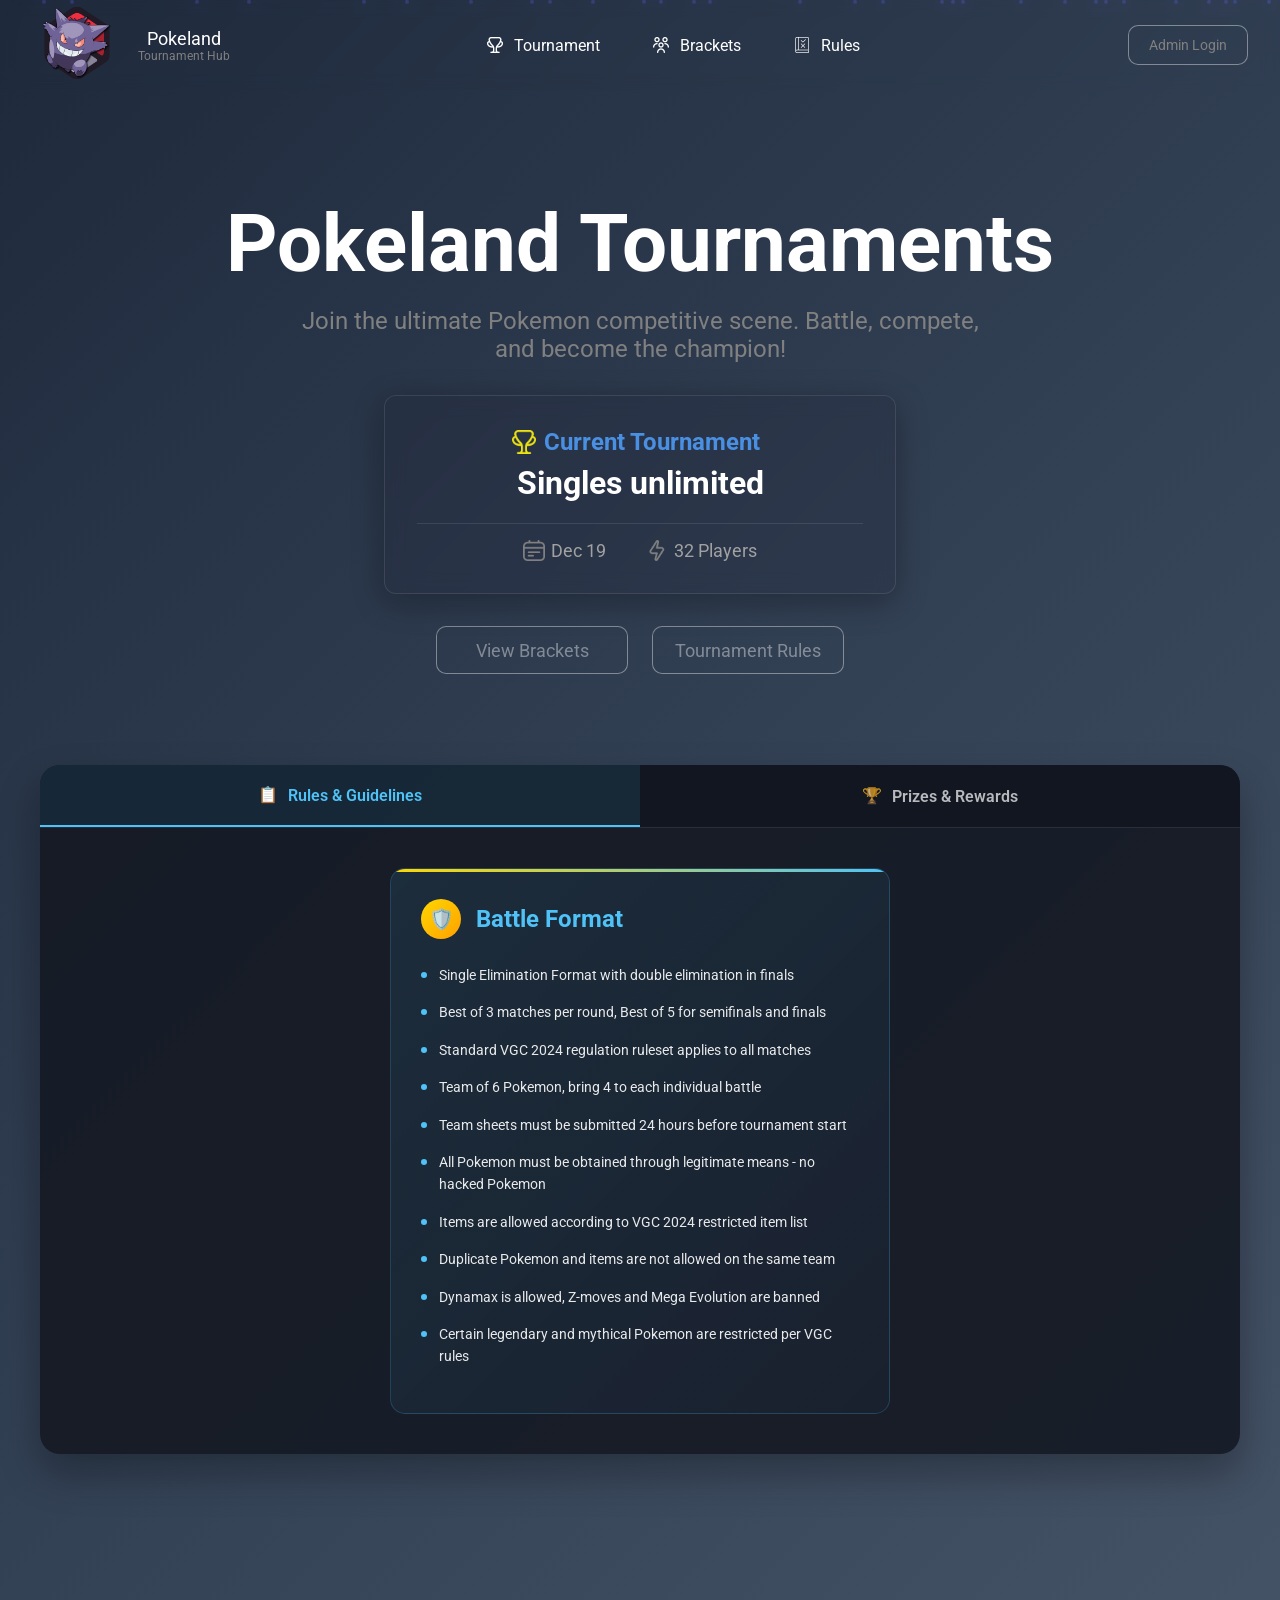
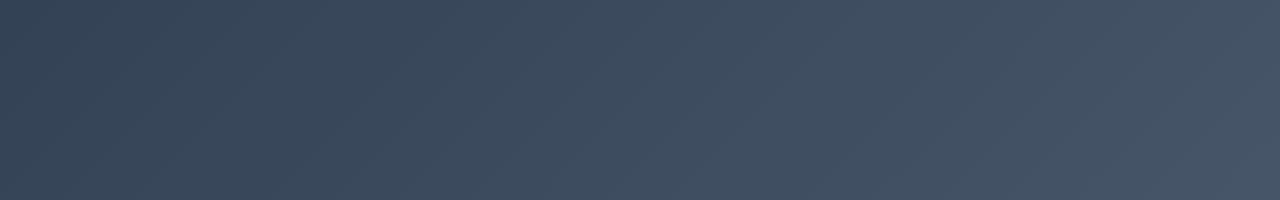
==== Design/index.html @ 86bc81f8 "Project" ====
<!DOCTYPE html>
<html lang="en">
<head>
    <meta charset="UTF-8">
    <meta name="viewport" content="width=device-width, initial-scale=1.0">
    <title>Pokeland Tourneys</title>
    <link rel="stylesheet" href="index/assets/main.css?v=242">
    <link rel="stylesheet" href="index/assets/nav.css?v=2">
    <link rel="stylesheet" href="index/assets/style.css?v=24">

    <link rel="preconnect" href="https://fonts.googleapis.com">
    <link rel="preconnect" href="https://fonts.gstatic.com" crossorigin>
    <link href="https://fonts.googleapis.com/css2?family=Roboto:ital,wght@0,100..900;1,100..900&display=swap" rel="stylesheet">

</head>
<body>
    <div class="particles" id="particles"></div>
    <header>
        <div class="header">
            <div class="title">
                <a href=""><img src="index/icons/Logo.png" alt="logo" class="logo"></a>
                <div class="group">
                    <a href="#" class="title-pokeland title">Pokeland</a>
                    <a href="#" class="title-pokeland hub">Tournament Hub</a>
                </div>
            </div>
            <div class="nav">
                <a href="#info" class="tournament">Tournament</a>
                <a href="#" class="brackets">Brackets</a>
                <a href="#rules" class="rules">Rules</a>
            </div>
            <button class="button" onclick="window.location.href='dashboard.html'">Admin Login</button>        </div>
    </header>
    <main>
        <section id="info" class="sec-info">
            <div class="container">
                <p class="mainTitle"><strong>Pokeland Tournaments</strong></p>
                <p class="slug">Join the ultimate Pokemon competitive scene. Battle, compete,<br> and become the champion!</p>
                <div class="card">
                    <div class="currentTournament">
                        <img src="index/icons/TrophyYellow.png" alt="" class="trophyYellow">
                        <p class="current">Current Tournament</p>
                    </div>
                    <p class="currentTitle">Singles unlimited</p>
                    <div class="dateContainer">
                        <p class="date"><img src="index/icons/Date.png" alt="" class="img">Dec 19</p>
                        <p class="players"><img src="index/icons/Bolt.png" alt="" class="img">32 Players</p>
                    </div>
                </div>
                <div class="buttonContainer">
                    <button class="viewBrackets">View Brackets</button>
                    <button class="viewRules">Tournament Rules</button>
                </div>
            </div>
        </section>
        <section id="rules" class="sec-rules">
            <div class="tournament-container">
                <div class="tournament-tabs">
                    <button class="tournament-tab active" onclick="showTournamentTab('tournament-rules')">
                        <span class="tournament-tab-icon">📋</span>
                        Rules & Guidelines
                    </button>
                    <button class="tournament-tab" onclick="showTournamentTab('tournament-prizes')">
                        <span class="tournament-tab-icon">🏆</span>
                        Prizes & Rewards
                    </button>
                </div>
                
                <div class="tournament-content">
                    <div id="tournament-rules" class="tournament-tab-content active">
                        <div class="tournament-rules-grid">
                            <div class="tournament-rule-card">
                                <div class="tournament-rule-header">
                                    <div class="tournament-rule-icon">🛡️</div>
                                    <h3 class="tournament-rule-title">Battle Format</h3>
                                </div>
                                <div class="tournament-rule-item">
                                    <div class="tournament-rule-bullet"></div>
                                    <span>Single Elimination Format with double elimination in finals</span>
                                </div>
                                <div class="tournament-rule-item">
                                    <div class="tournament-rule-bullet"></div>
                                    <span>Best of 3 matches per round, Best of 5 for semifinals and finals</span>
                                </div>
                                <div class="tournament-rule-item">
                                    <div class="tournament-rule-bullet"></div>
                                    <span>Standard VGC 2024 regulation ruleset applies to all matches</span>
                                </div>
                                <div class="tournament-rule-item">
                                    <div class="tournament-rule-bullet"></div>
                                    <span>Team of 6 Pokemon, bring 4 to each individual battle</span>
                                </div>
                                <div class="tournament-rule-item">
                                    <div class="tournament-rule-bullet"></div>
                                    <span>Team sheets must be submitted 24 hours before tournament start</span>
                                </div>
                                <div class="tournament-rule-item">
                                    <div class="tournament-rule-bullet"></div>
                                    <span>All Pokemon must be obtained through legitimate means - no hacked Pokemon</span>
                                </div>
                                <div class="tournament-rule-item">
                                    <div class="tournament-rule-bullet"></div>
                                    <span>Items are allowed according to VGC 2024 restricted item list</span>
                                </div>
                                <div class="tournament-rule-item">
                                    <div class="tournament-rule-bullet"></div>
                                    <span>Duplicate Pokemon and items are not allowed on the same team</span>
                                </div>
                                <div class="tournament-rule-item">
                                    <div class="tournament-rule-bullet"></div>
                                    <span>Dynamax is allowed, Z-moves and Mega Evolution are banned</span>
                                </div>
                                <div class="tournament-rule-item">
                                    <div class="tournament-rule-bullet"></div>
                                    <span>Certain legendary and mythical Pokemon are restricted per VGC rules</span>
                                </div>
                            </div>
                        </div>
                    </div>
                    
                    <div id="tournament-prizes" class="tournament-tab-content">
                        <div class="tournament-prizes-grid">
                            <div class="tournament-prize-card first">
                                <div class="tournament-prize-icon">👑</div>
                                <h3 class="tournament-prize-place">1st Place</h3>
                                <div class="tournament-prize-package">Prize Package</div>
                                <div class="tournament-prize-description">€500 + Champion Trophy + Exclusive Merchandise</div>
                            </div>
                            
                            <div class="tournament-prize-card second">
                                <div class="tournament-prize-icon">🥈</div>
                                <h3 class="tournament-prize-place">2nd Place</h3>
                                <div class="tournament-prize-package">Prize Package</div>
                                <div class="tournament-prize-description">€300 + Runner-up Trophy + Merchandise</div>
                            </div>
                            
                            <div class="tournament-prize-card third">
                                <div class="tournament-prize-icon">🥉</div>
                                <h3 class="tournament-prize-place">3rd Place</h3>
                                <div class="tournament-prize-package">Prize Package</div>
                                <div class="tournament-prize-description">€150 + Bronze Trophy + Merchandise</div>
                            </div>
                        </div>
                        
                        <div class="tournament-total-prize">
                            <h3>Total Prize Pool</h3>
                            <div class="tournament-total-amount">€1,100</div>
                            <div class="tournament-total-subtitle">Plus exclusive merchandise and trophies for all winners</div>
                        </div>
                    </div>
                </div>
            </div>
        </section>
    </main>
    <footer>

    </footer>
    <script>
            function createParticles() {
            const particlesContainer = document.getElementById('particles');
            
            for (let i = 0; i < 30; i++) {
                const particle = document.createElement('div');
                particle.classList.add('particle');
                particle.style.left = Math.random() * 100 + '%';
                particle.style.animationDelay = Math.random() * 6 + 's';
                particle.style.animationDuration = (Math.random() * 4 + 4) + 's';
                particlesContainer.appendChild(particle);
            }
        }
        document.querySelectorAll('a[href^="#"]').forEach(anchor => {
            anchor.addEventListener('click', function (e) {
                e.preventDefault();
                const target = document.querySelector(this.getAttribute('href'));
                if (target) {
                    target.scrollIntoView({
                        behavior: 'smooth',
                        block: 'start'
                    });
                }
            });
        });
        createParticles();
        function showTournamentTab(tabName) {
    // Hide all tab contents
    const tabContents = document.querySelectorAll('.tournament-tab-content');
    tabContents.forEach(content => {
        content.classList.remove('active');
    });
    
    // Remove active class from all tabs
    const tabs = document.querySelectorAll('.tournament-tab');
    tabs.forEach(tab => {
        tab.classList.remove('active');
    });
    
    // Show selected tab content
    document.getElementById(tabName).classList.add('active');
    
    // Add active class to clicked tab
    event.target.classList.add('active');
}
    </script>
</body>
</html>
---- Design/index/assets/main.css ----
.container{
    height: 75vh;
    display: flex;
    flex-direction: column;
    align-items: center;
    justify-content: center;
    color: white;
}
.mainTitle{
    font-size: 5rem;
    padding: 1rem;
}
.slug{
    text-align: center;
    font-size: 1.5rem;
    color: gray;
}
.card{
    width: 40%;
    height: auto;
    background-color: rgba(30, 30, 50, 0.209);
    backdrop-filter: blur(10px);
    -webkit-backdrop-filter: blur(10px);
    border: 1px solid rgba(255, 255, 255, 0.1);
    border-radius: 12px;
    padding: 2rem;
    display: flex;
    flex-direction: column;
    align-items: center;
    justify-content: center;
    box-shadow: 0 8px 32px rgba(0, 0, 0, 0.3);
    margin: 2rem 0;
    z-index: 1;
}


.currentTitle{
    font-size: 32px;
    font-weight: bold;
    color: white;
    text-align: center;
    margin-bottom: 1.3rem;
}

.dateContainer{
    display: flex;
    flex-direction: row;
    gap: 2rem;
    padding: 1rem 0 0 0;
    color: rgb(161, 161, 161);
    /* This makes the cool line */
    border-top: 1px solid rgba(255, 255, 255, 0.1); 
    width: 100%;
    justify-content: center;
}

.dateContainer p {
    display: flex;
    align-items: center;
    gap: 6px;
    font-size: 18px;
}
.buttonContainer{
    display: flex;
    gap: 1.5rem;
    height: 3rem;

}
.viewBrackets, .viewRules {
    width: 12rem;
    height: 100%;
    border-radius: 12px;
    border: none;
    background-color: transparent;
    color: rgba(255, 255, 255, 0.4);
    font-size: 18px;
    border: 0;
    border-radius: 10px;
    box-shadow: inset 0 0 0 1px rgba(255, 255, 255, 0.4);
    transition: all 0.3s cubic-bezier(0.4, 0, 0.2, 1);
    position: relative;
    cursor: pointer;
    overflow: hidden;
}

.viewBrackets:hover, .viewRules:hover {
    box-shadow: inset 0 0 0 1px rgba(255, 255, 255, 1);
    color: white;
    transform: translateY(-1px);
    background-color: rgba(255, 255, 255, 0.1);
}

.viewBrackets::before, .viewRules::before {
    content: '';
    position: absolute;
    top: 0;
    left: -100%;
    width: 100%;
    height: 100%;
    background: linear-gradient(90deg, transparent, rgba(255, 255, 255, 0.2), transparent);
    transition: left 0.3s ease;
    z-index: 1;
}

.viewBrackets:hover::before, .viewRules:hover::before {
    left: 100%;
}
---- Design/index/assets/nav.css ----
.header{
    height: 100%;
    display: flex;
    justify-content: space-between;
    align-items: center;
    padding: 2rem;
}
.title,.nav{
    display: flex;
    gap: 1rem;
}
.group{
    display: flex;
    flex-direction: column;
    align-items: center;
    justify-content: center;
}
.title{
    font-size: 18px;
}
.title:hover .title-pokeland.hub {
    color: white;
}
.hub{
    color: gray;
    font-size: 12px;
    transition: 0.5s ease-in-out;
}
.hub:hover{
    color: white;
}
.rules {
    background-image: url('../icons/Rule.png');
}
.brackets{
    background-image: url('../icons/Brackets.png');
}
.tournament{
    background-image: url('../icons/Trophy.png');
}
.rules, .brackets, .tournament {
    position: relative;
    padding: 0.8rem 1.5rem;
    border-radius: 8px;
    transition: all 0.3s cubic-bezier(0.4, 0, 0.2, 1);
    overflow: hidden;
    filter: brightness(0) invert(1);
    padding-left: 2.5em; 
    background-repeat: no-repeat;
    background-position: 0.8em center; 
    background-size: 1em;
}
.rules::before, .brackets::before, .tournament::before {
    content: '';
    position: absolute;
    top: 0;
    left: -100%;
    width: 100%;
    height: 100%;
    background: linear-gradient(90deg, transparent, rgba(255, 255, 255, 0.2), transparent);
    transition: left 0.3s ease;
    z-index: 1;
}
.rules:hover::before, .brackets:hover::before, .tournament:hover::before {
    left: 100%;
    cursor: pointer;
}
.rules::after, .brackets::after, .tournament::after {
    content: '';
    position: absolute;
    bottom: 0;
    left: 50%;
    width: 0;
    height: 2px;
    background-color: white;
    transition: all 0.3s ease;
    transform: translateX(-50%);
}
.rules:hover::after, .brackets:hover::after, .tournament:hover::after {
    width: 100%;
}
.rules:hover, .brackets:hover, .tournament:hover {
    transform: translateY(-1px);
    background-color: rgba(255, 255, 255, 0.1);
    box-shadow: 0 8px 25px rgba(0, 0, 0, 0.3);
}

.button {
    font-size: 14px;
    min-width: 120px;
    position: relative;
    cursor: pointer;
    padding: 12px 17px;
    border: 0;
    border-radius: 10px;
    box-shadow: inset 0 0 0 1px rgba(255, 255, 255, 0.4);
    background: none;
    color: gray;
    transition: all 0.3s cubic-bezier(0.4, 0, 0.2, 1);
    overflow: hidden;
    display: flex;
    align-items: center;
    justify-content: center;
}
.button::before {
    content: '';
    position: absolute;
    top: 0;
    left: -100%;
    width: 100%;
    height: 100%;
    background: linear-gradient(90deg, transparent, rgba(255, 255, 255, 0.2), transparent);
    transition: left 0.3s ease;
    z-index: 1;
}

.button:hover::before {
    left: 100%;
}
.button:hover {
    transform: translateY(-1px);
    background-color: rgba(255, 255, 255, 0.1);
    box-shadow: 
        inset 0 0 0 1px rgba(255, 255, 255, 0.8),
        0 8px 25px rgba(0, 0, 0, 0.3);
    color: white; 
    cursor: pointer;
}
---- Design/index/assets/style.css ----
* {
    padding: 0;
    margin: 0;
    box-sizing: border-box;
    font-family: "Roboto", sans-serif;
}

header {
    height: 10vh;
    background-color: rgba(23, 23, 46, 0);
    backdrop-filter: blur(8px);
    -webkit-backdrop-filter: blur(8px);
    position: sticky;
    top: 0;
}

a {
    text-decoration: none;
    color: white;
}

img {
    height: 5em;
    padding: 0.5em;
}

body {
    background: linear-gradient(135deg, #1e293b 0%, #334155 50%, #475569 100%);
    min-height: 200vh;
    position: relative;
    height: 200vh;
    z-index: -2;
}

.img {
    height: 1.2em;
    width: 1.2em;
    padding: 0;
    object-fit: contain;
}

.trophyYellow {
    height: 1.5em;
    width: 1.5em;
    padding: 0;
    object-fit: contain;
}

.currentTournament {
    display: flex;
    align-items: center;
    justify-content: center;
    gap: 0.5rem;
    margin-bottom: 0.5rem;
    margin-right: 0.5rem;
}

.current {
    font-size: 24px;
    color: rgb(74, 144, 226);
    font-weight: bold;
}

.players img {
    margin-left: 0.5rem;
}

main {
    height: 150vh;
}

footer {
    height: 10vh;
}

.particles {
    position: fixed;
    top: 0;
    left: 0;
    width: 100%;
    height: 100%;
    pointer-events: none;
}

.particle {
    position: absolute;
    width: 4px;
    height: 4px;
    background: rgba(99,102,241, 0.6);
    border-radius: 50%;
    animation: floatUp 6s infinite linear;
    z-index: -1;
}

@keyframes floatUp {
    0% {
        transform: translateY(calc(100vh + 20px));
        opacity: 0;
    }
    10% {
        opacity: 1;
    }
    90% {
        opacity: 1;
    }
    100% {
        transform: translateY(-20px);
        opacity: 0;
    }
}




.tournament-container {
    max-width: 1200px;
    margin: 0 auto;
    background: rgba(20, 25, 35, 0.9);
    border-radius: 20px;
    overflow: hidden;
    box-shadow: 0 20px 40px rgba(0, 0, 0, 0.3);
}

.tournament-tabs {
    display: flex;
    background: rgba(15, 20, 30, 0.8);
    border-bottom: 1px solid rgba(255, 255, 255, 0.1);
}

.tournament-tab {
    flex: 1;
    padding: 20px;
    text-align: center;
    background: transparent;
    border: none;
    color: rgba(255, 255, 255, 0.7);
    font-size: 16px;
    font-weight: 600;
    cursor: pointer;
    transition: all 0.3s ease;
    display: flex;
    align-items: center;
    justify-content: center;
    gap: 10px;
}

.tournament-tab:hover {
    background: rgba(255, 255, 255, 0.05);
    color: white;
}

.tournament-tab.active {
    color: #4FC3F7;
    background: rgba(79, 195, 247, 0.1);
    border-bottom: 2px solid #4FC3F7;
}

.tournament-tab-icon {
    width: 20px;
    height: 20px;
    display: inline-block;
}

.tournament-content {
    padding: 40px;
}

.tournament-tab-content {
    display: none;
    animation: tournamentFadeIn 0.3s ease-in-out;
}

.tournament-tab-content.active {
    display: block;
}

@keyframes tournamentFadeIn {
    from { opacity: 0; transform: translateY(10px); }
    to { opacity: 1; transform: translateY(0); }
}

/* Tournament Rules Section */
.tournament-rules-grid {
    display: grid;
    grid-template-columns: 1fr;
    gap: 30px;
    max-width: 500px;
    margin: 0 auto;
}

.tournament-rule-card {
    background: linear-gradient(135deg, rgba(79, 195, 247, 0.1) 0%, rgba(30, 40, 60, 0.3) 100%);
    border-radius: 15px;
    padding: 30px;
    border: 1px solid rgba(79, 195, 247, 0.2);
    position: relative;
    overflow: hidden;
}

.tournament-rule-card::before {
    content: '';
    position: absolute;
    top: 0;
    left: 0;
    right: 0;
    height: 3px;
    background: linear-gradient(90deg, #FFD700, #4FC3F7);
}

.tournament-rule-header {
    display: flex;
    align-items: center;
    gap: 15px;
    margin-bottom: 25px;
}

.tournament-rule-icon {
    width: 40px;
    height: 40px;
    background: linear-gradient(135deg, #FFD700, #FFA000);
    border-radius: 50%;
    display: flex;
    align-items: center;
    justify-content: center;
    font-size: 20px;
}

.tournament-rule-title {
    font-size: 24px;
    font-weight: 700;
    color: #4FC3F7;
}

.tournament-rule-item {
    display: flex;
    align-items: flex-start;
    gap: 12px;
    margin-bottom: 15px;
    font-size: 14px;
    line-height: 1.6;
    color: rgba(255, 255, 255, 0.9);
}

.tournament-rule-bullet {
    width: 6px;
    height: 6px;
    background: #4FC3F7;
    border-radius: 50%;
    margin-top: 8px;
    flex-shrink: 0;
}

/* Tournament Prizes Section */
.tournament-prizes-grid {
    display: grid;
    grid-template-columns: repeat(3, 1fr);
    gap: 25px;
    margin-bottom: 40px;
}

.tournament-prize-card {
    background: linear-gradient(135deg, rgba(30, 40, 60, 0.4) 0%, rgba(15, 20, 30, 0.6) 100%);
    border-radius: 20px;
    padding: 35px 25px;
    text-align: center;
    border: 2px solid transparent;
    transition: all 0.3s ease;
    position: relative;
    overflow: hidden;
}

.tournament-prize-card::before {
    content: '';
    position: absolute;
    top: 0;
    left: 0;
    right: 0;
    bottom: 0;
    background: linear-gradient(135deg, transparent, rgba(255, 255, 255, 0.05));
    opacity: 0;
    transition: opacity 0.3s ease;
}

.tournament-prize-card:hover::before {
    opacity: 1;
}

.tournament-prize-card.first {
    border-color: #FFD700;
    background: linear-gradient(135deg, rgba(255, 215, 0, 0.1) 0%, rgba(30, 40, 60, 0.4) 100%);
}

.tournament-prize-card.second {
    border-color: #C0C0C0;
    background: linear-gradient(135deg, rgba(192, 192, 192, 0.1) 0%, rgba(30, 40, 60, 0.4) 100%);
}

.tournament-prize-card.third {
    border-color: #CD7F32;
    background: linear-gradient(135deg, rgba(205, 127, 50, 0.1) 0%, rgba(30, 40, 60, 0.4) 100%);
}

.tournament-prize-card:hover {
    transform: translateY(-5px);
    box-shadow: 0 15px 30px rgba(0, 0, 0, 0.2);
}

.tournament-prize-icon {
    width: 60px;
    height: 60px;
    margin: 0 auto 20px;
    display: flex;
    align-items: center;
    justify-content: center;
    border-radius: 50%;
    font-size: 30px;
}

.first .tournament-prize-icon {
    background: linear-gradient(135deg, #FFD700, #FFA000);
}

.second .tournament-prize-icon {
    background: linear-gradient(135deg, #C0C0C0, #909090);
}

.third .tournament-prize-icon {
    background: linear-gradient(135deg, #CD7F32, #A0522D);
}

.tournament-prize-place {
    font-size: 24px;
    font-weight: 700;
    margin-bottom: 15px;
    color: #4FC3F7;
}

.tournament-prize-package {
    background: #FFD700;
    color: #000;
    padding: 8px 16px;
    border-radius: 20px;
    font-size: 12px;
    font-weight: 600;
    margin-bottom: 15px;
    display: inline-block;
}

.tournament-prize-description {
    font-size: 16px;
    font-weight: 600;
    color: white;
    line-height: 1.4;
}

.tournament-total-prize {
    background: linear-gradient(135deg, rgba(79, 195, 247, 0.2) 0%, rgba(30, 40, 60, 0.4) 100%);
    border-radius: 20px;
    padding: 40px;
    text-align: center;
    border: 2px solid #4FC3F7;
    margin-top: 30px;
}

.tournament-total-prize h3 {
    font-size: 24px;
    color: #4FC3F7;
    margin-bottom: 15px;
    font-weight: 700;
}

.tournament-total-amount {
    font-size: 48px;
    font-weight: 800;
    background: linear-gradient(135deg, #FFD700, #4FC3F7);
    -webkit-background-clip: text;
    -webkit-text-fill-color: transparent;
    background-clip: text;
    margin-bottom: 10px;
}

.tournament-total-subtitle {
    color: rgba(255, 255, 255, 0.7);
    font-size: 16px;
}
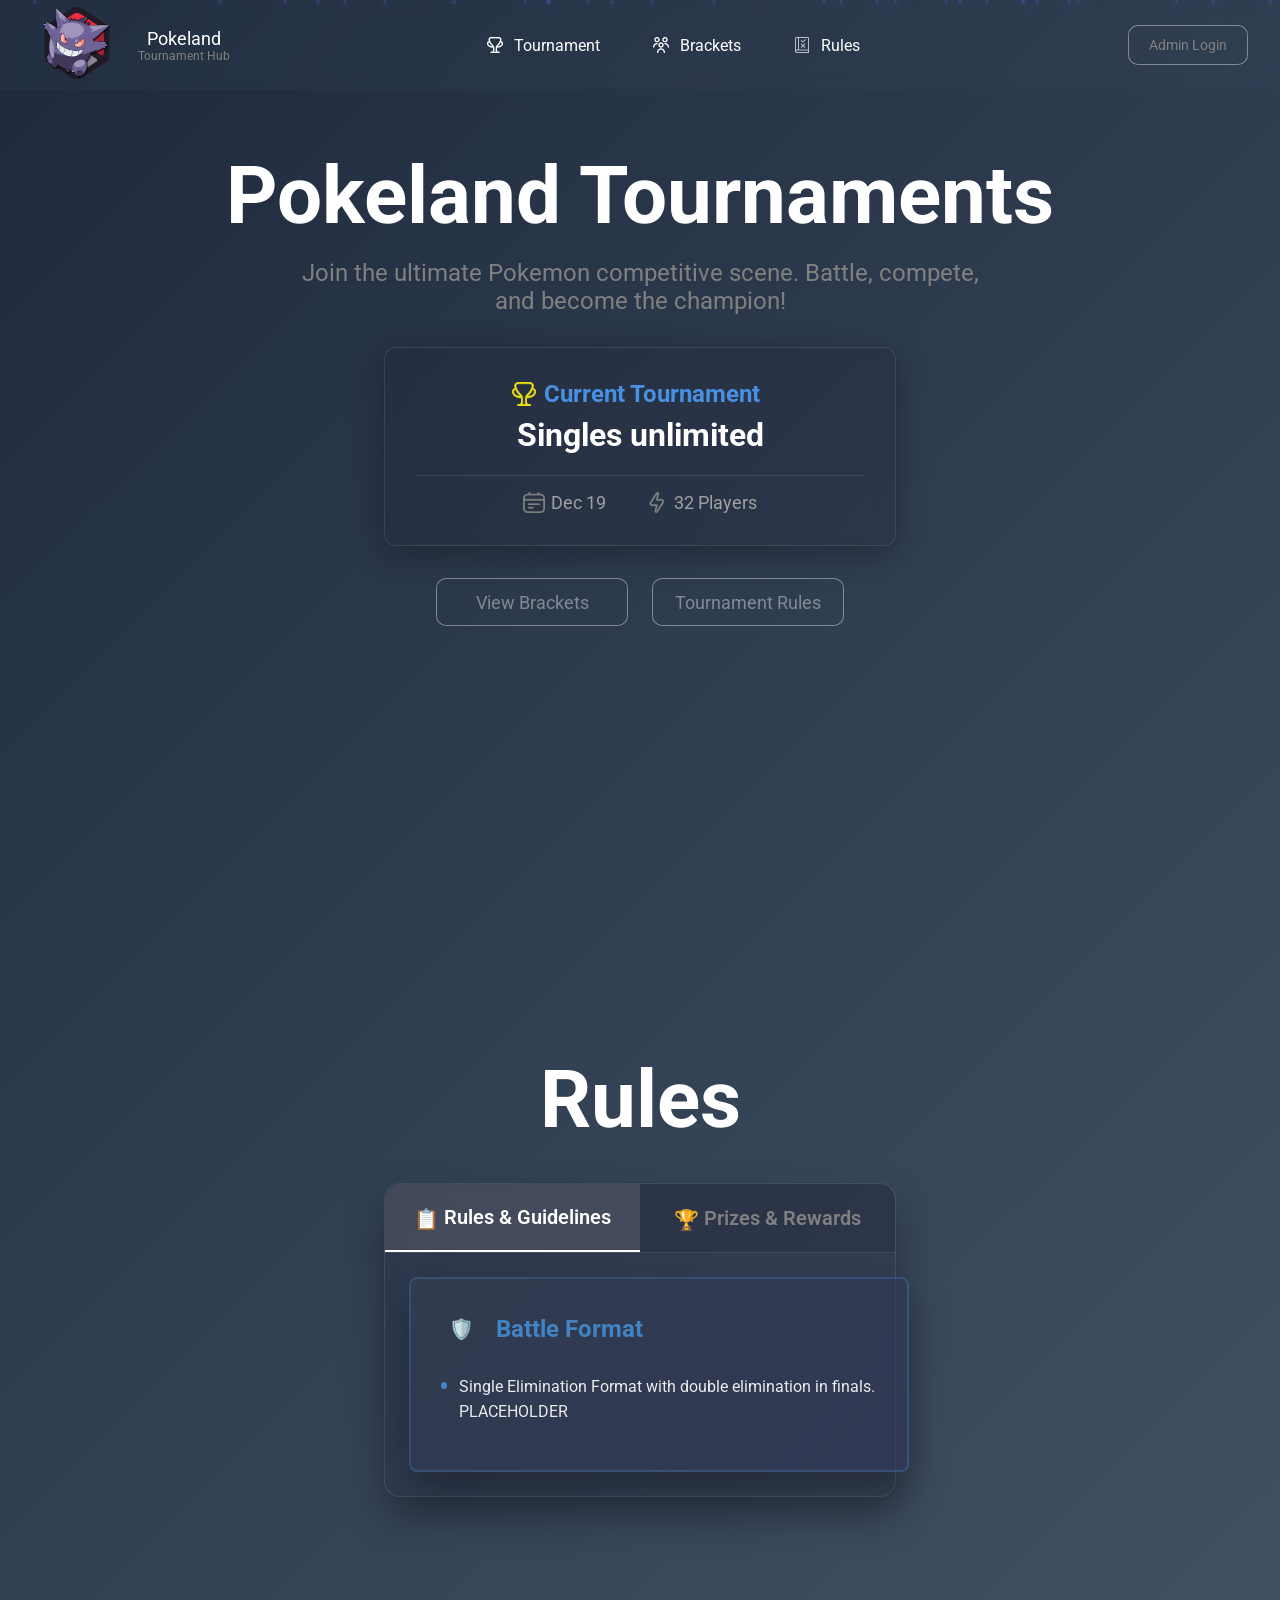
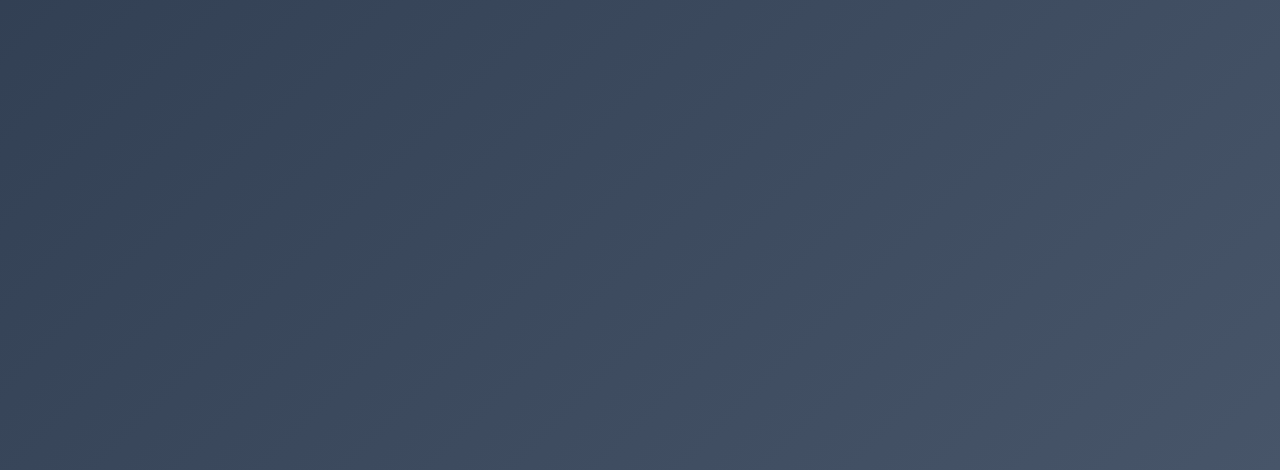
==== commit 7a889b6b: "Changed second section" ====
--- a/Design/index.html
+++ b/Design/index.html
@@ -53,14 +53,19 @@
                 </div>
             </div>
         </section>
-        <section id="rules" class="sec-rules">
+        <section id="rules" class="sec-rules" style="display: flex; align-items: center; justify-content: center; flex-direction: column;">
+            <p class="mainTitle" style="color: white; margin-bottom: 20px;"><strong>Rules</strong></p>
             <div class="tournament-container">
                 <div class="tournament-tabs">
-                    <button class="tournament-tab active" onclick="showTournamentTab('tournament-rules')">
-                        <span class="tournament-tab-icon">📋</span>
+                    <!-- replace with eventlistener -->
+                    <button class="tournament-tab active left-tab" onclick="showTournamentTab('tournament-rules')">
+                        <!-- add icon here-->
+                        <span class="tournament-tab-icon ">📋</span>
                         Rules & Guidelines
                     </button>
-                    <button class="tournament-tab" onclick="showTournamentTab('tournament-prizes')">
+                    <!-- replace with eventlistener -->
+                    <button class="tournament-tab right-tab" onclick="showTournamentTab('tournament-prizes')">
+                        <!-- add icon here-->
                         <span class="tournament-tab-icon">🏆</span>
                         Prizes & Rewards
                     </button>
@@ -71,48 +76,14 @@
                         <div class="tournament-rules-grid">
                             <div class="tournament-rule-card">
                                 <div class="tournament-rule-header">
+                                    <!-- add icon here -->
                                     <div class="tournament-rule-icon">🛡️</div>
                                     <h3 class="tournament-rule-title">Battle Format</h3>
                                 </div>
                                 <div class="tournament-rule-item">
+                                    <!-- Get rules from DB -->
                                     <div class="tournament-rule-bullet"></div>
-                                    <span>Single Elimination Format with double elimination in finals</span>
-                                </div>
-                                <div class="tournament-rule-item">
-                                    <div class="tournament-rule-bullet"></div>
-                                    <span>Best of 3 matches per round, Best of 5 for semifinals and finals</span>
-                                </div>
-                                <div class="tournament-rule-item">
-                                    <div class="tournament-rule-bullet"></div>
-                                    <span>Standard VGC 2024 regulation ruleset applies to all matches</span>
-                                </div>
-                                <div class="tournament-rule-item">
-                                    <div class="tournament-rule-bullet"></div>
-                                    <span>Team of 6 Pokemon, bring 4 to each individual battle</span>
-                                </div>
-                                <div class="tournament-rule-item">
-                                    <div class="tournament-rule-bullet"></div>
-                                    <span>Team sheets must be submitted 24 hours before tournament start</span>
-                                </div>
-                                <div class="tournament-rule-item">
-                                    <div class="tournament-rule-bullet"></div>
-                                    <span>All Pokemon must be obtained through legitimate means - no hacked Pokemon</span>
-                                </div>
-                                <div class="tournament-rule-item">
-                                    <div class="tournament-rule-bullet"></div>
-                                    <span>Items are allowed according to VGC 2024 restricted item list</span>
-                                </div>
-                                <div class="tournament-rule-item">
-                                    <div class="tournament-rule-bullet"></div>
-                                    <span>Duplicate Pokemon and items are not allowed on the same team</span>
-                                </div>
-                                <div class="tournament-rule-item">
-                                    <div class="tournament-rule-bullet"></div>
-                                    <span>Dynamax is allowed, Z-moves and Mega Evolution are banned</span>
-                                </div>
-                                <div class="tournament-rule-item">
-                                    <div class="tournament-rule-bullet"></div>
-                                    <span>Certain legendary and mythical Pokemon are restricted per VGC rules</span>
+                                    <span>Single Elimination Format with double elimination in finals. PLACEHOLDER</span>
                                 </div>
                             </div>
                         </div>
@@ -121,31 +92,34 @@
                     <div id="tournament-prizes" class="tournament-tab-content">
                         <div class="tournament-prizes-grid">
                             <div class="tournament-prize-card first">
+                                <!-- add icons here -->
                                 <div class="tournament-prize-icon">👑</div>
                                 <h3 class="tournament-prize-place">1st Place</h3>
-                                <div class="tournament-prize-package">Prize Package</div>
-                                <div class="tournament-prize-description">€500 + Champion Trophy + Exclusive Merchandise</div>
+                                <div class="tournament-prize-package">Prize:</div>
+                                <div class="tournament-prize-description"> 5 event keys + shiny swapper</div>
                             </div>
                             
                             <div class="tournament-prize-card second">
+                                <!-- add icons here -->
                                 <div class="tournament-prize-icon">🥈</div>
                                 <h3 class="tournament-prize-place">2nd Place</h3>
-                                <div class="tournament-prize-package">Prize Package</div>
-                                <div class="tournament-prize-description">€300 + Runner-up Trophy + Merchandise</div>
+                                <div class="tournament-prize-package">Prize:</div>
+                                <div class="tournament-prize-description">3 event keys</div>
                             </div>
                             
                             <div class="tournament-prize-card third">
+                                <!-- add icons here -->
                                 <div class="tournament-prize-icon">🥉</div>
                                 <h3 class="tournament-prize-place">3rd Place</h3>
-                                <div class="tournament-prize-package">Prize Package</div>
-                                <div class="tournament-prize-description">€150 + Bronze Trophy + Merchandise</div>
+                                <div class="tournament-prize-package">Prize:</div>
+                                <div class="tournament-prize-description">2 event keys</div>
                             </div>
                         </div>
                         
                         <div class="tournament-total-prize">
-                            <h3>Total Prize Pool</h3>
-                            <div class="tournament-total-amount">€1,100</div>
-                            <div class="tournament-total-subtitle">Plus exclusive merchandise and trophies for all winners</div>
+                            <h3>Reward for participants</h3>
+                            <div class="tournament-total-amount">1 event key</div>
+                            <div class="tournament-total-subtitle"></div>
                         </div>
                     </div>
                 </div>
--- a/Design/index/assets/nav.css
+++ b/Design/index/assets/nav.css
@@ -4,6 +4,8 @@
     justify-content: space-between;
     align-items: center;
     padding: 2rem;
+    background-color: rgba(59, 73, 93, 0.2);
+    z-index: 10000;
 }
 .title,.nav{
     display: flex;
--- a/Design/index/assets/style.css
+++ b/Design/index/assets/style.css
@@ -12,6 +12,7 @@
     -webkit-backdrop-filter: blur(8px);
     position: sticky;
     top: 0;
+    z-index: 10000;
 }
 
 a {
@@ -26,9 +27,9 @@
 
 body {
     background: linear-gradient(135deg, #1e293b 0%, #334155 50%, #475569 100%);
-    min-height: 200vh;
+    min-height: 230vh;
     position: relative;
-    height: 200vh;
+    height: 230vh;
     z-index: -2;
 }
 
@@ -108,33 +109,46 @@
         opacity: 0;
     }
 }
-
-
-
-
+.sec-info {
+    margin-top: -3rem;
+    margin-bottom: 8rem;
+}
+
+.sec-rules {
+    margin-top: 20rem;
+    margin-bottom: 8rem;
+}
+section {
+    scroll-margin-top: 10vh; 
+}
+/* FIX  THE HEIGHT */
 .tournament-container {
-    max-width: 1200px;
+    width: 40%;
     margin: 0 auto;
-    background: rgba(20, 25, 35, 0.9);
     border-radius: 20px;
-    overflow: hidden;
     box-shadow: 0 20px 40px rgba(0, 0, 0, 0.3);
+    background-color: rgba(30, 30, 50, 0.209);
+    backdrop-filter: blur(10px);
+    -webkit-backdrop-filter: blur(10px);
+    border: 1px solid rgba(255, 255, 255, 0.1);
+    border-radius: 16px;
 }
 
 .tournament-tabs {
     display: flex;
-    background: rgba(15, 20, 30, 0.8);
+    background-color: rgba(30, 30, 50, 0.209);
     border-bottom: 1px solid rgba(255, 255, 255, 0.1);
+    border-radius: 16px 16px 0px 0px;
 }
 
 .tournament-tab {
     flex: 1;
-    padding: 20px;
+    padding: 1.3rem;
     text-align: center;
     background: transparent;
     border: none;
-    color: rgba(255, 255, 255, 0.7);
-    font-size: 16px;
+    color: gray;
+    font-size: 20px;
     font-weight: 600;
     cursor: pointer;
     transition: all 0.3s ease;
@@ -143,18 +157,25 @@
     justify-content: center;
     gap: 10px;
 }
-
+.left-tab{
+    border-radius: 16px 0px 0px 0px;
+
+}
+.right-tab{
+    border-radius: 0px 16px 0px 0px;
+
+}
 .tournament-tab:hover {
     background: rgba(255, 255, 255, 0.05);
     color: white;
 }
 
 .tournament-tab.active {
-    color: #4FC3F7;
-    background: rgba(79, 195, 247, 0.1);
-    border-bottom: 2px solid #4FC3F7;
-}
-
+    color: white;
+    background: rgba(208, 207, 216, 0.15);
+    border-bottom: 2px solid white;
+}
+/* replace this with img */
 .tournament-tab-icon {
     width: 20px;
     height: 20px;
@@ -162,7 +183,7 @@
 }
 
 .tournament-content {
-    padding: 40px;
+    padding: 1.5rem;
 }
 
 .tournament-tab-content {
@@ -183,29 +204,21 @@
 .tournament-rules-grid {
     display: grid;
     grid-template-columns: 1fr;
-    gap: 30px;
-    max-width: 500px;
+    min-width: 500px;
     margin: 0 auto;
 }
 
 .tournament-rule-card {
-    background: linear-gradient(135deg, rgba(79, 195, 247, 0.1) 0%, rgba(30, 40, 60, 0.3) 100%);
-    border-radius: 15px;
+    background: linear-gradient(135deg, rgba(53, 64, 84, 0.3) 0%, rgba(45, 49, 85, 0.5) 100%);
+    box-shadow: 0 20px 40px rgba(0, 0, 0, 0.3);
+    border: #4283c450 2px solid;
+    border-radius: 0.5rem;
     padding: 30px;
-    border: 1px solid rgba(79, 195, 247, 0.2);
     position: relative;
     overflow: hidden;
 }
 
-.tournament-rule-card::before {
-    content: '';
-    position: absolute;
-    top: 0;
-    left: 0;
-    right: 0;
-    height: 3px;
-    background: linear-gradient(90deg, #FFD700, #4FC3F7);
-}
+
 
 .tournament-rule-header {
     display: flex;
@@ -213,11 +226,10 @@
     gap: 15px;
     margin-bottom: 25px;
 }
-
+/* replace with real icon later */
 .tournament-rule-icon {
     width: 40px;
     height: 40px;
-    background: linear-gradient(135deg, #FFD700, #FFA000);
     border-radius: 50%;
     display: flex;
     align-items: center;
@@ -228,7 +240,7 @@
 .tournament-rule-title {
     font-size: 24px;
     font-weight: 700;
-    color: #4FC3F7;
+    color: #4283c4;
 }
 
 .tournament-rule-item {
@@ -236,18 +248,17 @@
     align-items: flex-start;
     gap: 12px;
     margin-bottom: 15px;
-    font-size: 14px;
+    font-size: 16px;
     line-height: 1.6;
     color: rgba(255, 255, 255, 0.9);
 }
 
 .tournament-rule-bullet {
-    width: 6px;
-    height: 6px;
-    background: #4FC3F7;
+    width: 7px;
+    height: 7px;
+    background: #4283c4;
     border-radius: 50%;
     margin-top: 8px;
-    flex-shrink: 0;
 }
 
 /* Tournament Prizes Section */
@@ -259,7 +270,7 @@
 }
 
 .tournament-prize-card {
-    background: linear-gradient(135deg, rgba(30, 40, 60, 0.4) 0%, rgba(15, 20, 30, 0.6) 100%);
+    background: linear-gradient(135deg, rgba(20, 45, 56, 0.3) 0%, rgba(8, 16, 90, 0.5) 100%);
     border-radius: 20px;
     padding: 35px 25px;
     text-align: center;
@@ -304,7 +315,7 @@
     transform: translateY(-5px);
     box-shadow: 0 15px 30px rgba(0, 0, 0, 0.2);
 }
-
+/* replace with real icon later */
 .tournament-prize-icon {
     width: 60px;
     height: 60px;
@@ -315,7 +326,7 @@
     border-radius: 50%;
     font-size: 30px;
 }
-
+/* if icon looks bad with ts remove */
 .first .tournament-prize-icon {
     background: linear-gradient(135deg, #FFD700, #FFA000);
 }
@@ -332,25 +343,22 @@
     font-size: 24px;
     font-weight: 700;
     margin-bottom: 15px;
-    color: #4FC3F7;
+    color: #4283C4;
 }
 
 .tournament-prize-package {
-    background: #FFD700;
-    color: #000;
+    color: #ffffff;
     padding: 8px 16px;
     border-radius: 20px;
-    font-size: 12px;
-    font-weight: 600;
-    margin-bottom: 15px;
-    display: inline-block;
-}
-
-.tournament-prize-description {
     font-size: 16px;
     font-weight: 600;
-    color: white;
-    line-height: 1.4;
+    display: inline-block;
+}
+
+.tournament-prize-description {
+    font-size: 18px;
+    font-weight: 600;
+    color: white;
 }
 
 .tournament-total-prize {
@@ -360,27 +368,22 @@
     text-align: center;
     border: 2px solid #4FC3F7;
     margin-top: 30px;
+    transition: 0.3s ease;
 }
 
 .tournament-total-prize h3 {
-    font-size: 24px;
-    color: #4FC3F7;
+    font-size: 38px;
+    color: #4283C4;
     margin-bottom: 15px;
     font-weight: 700;
 }
-
+.tournament-total-prize:hover{
+    transform: translateY(-5px);
+    box-shadow: 0 15px 30px rgba(0, 0, 0, 0.2);
+}
 .tournament-total-amount {
-    font-size: 48px;
-    font-weight: 800;
-    background: linear-gradient(135deg, #FFD700, #4FC3F7);
-    -webkit-background-clip: text;
-    -webkit-text-fill-color: transparent;
-    background-clip: text;
-    margin-bottom: 10px;
-}
-
-.tournament-total-subtitle {
-    color: rgba(255, 255, 255, 0.7);
-    font-size: 16px;
-}
-
+    font-size: 40px;
+    font-weight: 600;
+    color: white;
+}
+
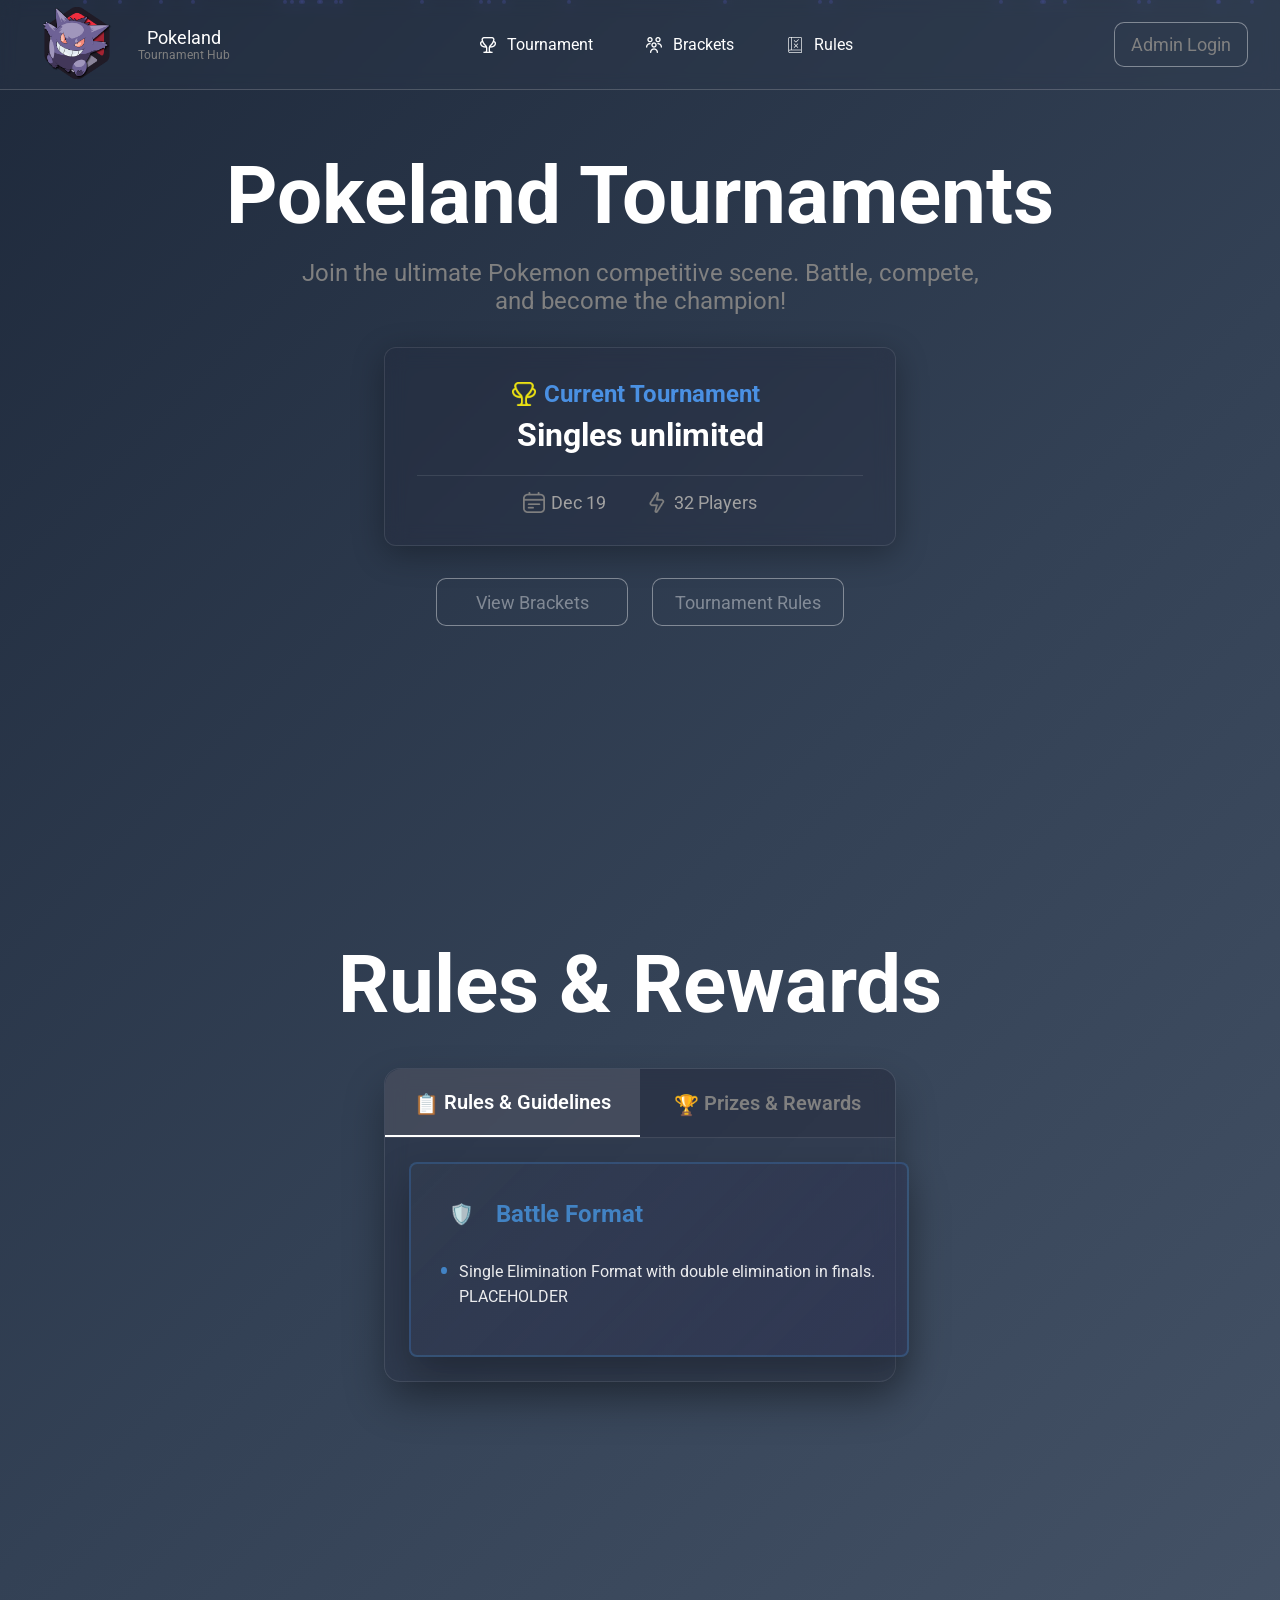
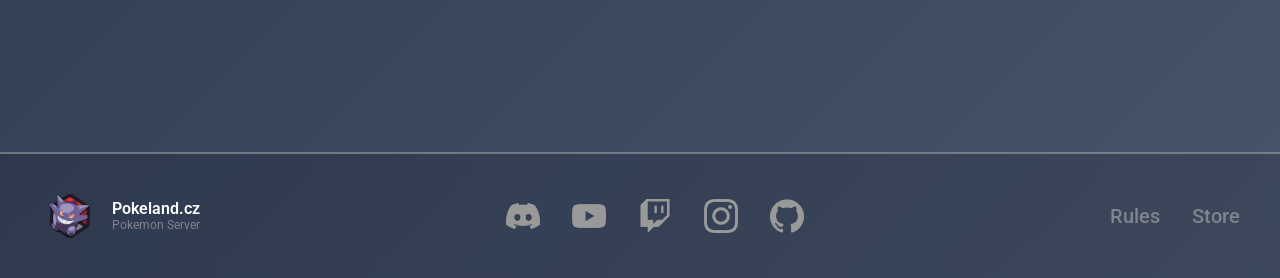
==== commit 24f5f970: "Added footer and fixed spacing" ====
--- a/Design/index.html
+++ b/Design/index.html
@@ -53,8 +53,8 @@
                 </div>
             </div>
         </section>
-        <section id="rules" class="sec-rules" style="display: flex; align-items: center; justify-content: center; flex-direction: column;">
-            <p class="mainTitle" style="color: white; margin-bottom: 20px;"><strong>Rules</strong></p>
+        <section id="rules" class="sec-rules" style="display: flex; align-items: center; flex-direction: column;">
+            <p class="mainTitle" style="color: white; margin-bottom: 20px;"><strong>Rules & Rewards</strong></p>
             <div class="tournament-container">
                 <div class="tournament-tabs">
                     <!-- replace with eventlistener -->
@@ -126,9 +126,31 @@
             </div>
         </section>
     </main>
-    <footer>
-
-    </footer>
+<footer>
+    <div class="footer-content">
+        <!-- Left Section: Brand -->
+        <div class="footer-brand">
+           <a href="https://pokeland.cz/" class="footer-icon"><img src="index/icons/Logo.png" alt="Pokeland Logo" style="width: 60px; height: 60px;"></a>
+            <div class="footer-brand-text">
+                <a class="footer-brand-name" href="https://pokeland.cz/">Pokeland.cz</a>
+                <a href="https://pokeland.cz/" class="footer-brand-subtitle">Pokemon Server</a>
+            </div>
+        </div>
+
+        <div class="footer-social">
+            <a href="https://discord.gg/Ma3r3yFB4J" class="social-link icon-discord"><img src="index/icons/Discord.png" alt="Discord"></a>
+            <a href="https://www.youtube.com/@PokelandCZ" class="social-link icon-youtube" ><img src="index/icons/Youtube.png" alt="Youtube"></a>
+            <a href="https://www.twitch.tv/captainvaniron" class="social-link icon-twitch" ><img src="index/icons/Twitch.png" alt="Twitch"></a>
+            <a href="https://www.instagram.com/pokeland.cz/" class="social-link icon-instagram" ><img src="index/icons/Instagram.png" alt="Instagram"></a>
+            <a href="https://github.com/Paklicecek" class="social-link icon-github" ><img src="index/icons/Github.png" alt="Github"></a>
+        </div>
+
+        <div class="footer-links">
+            <a href="#rules">Rules</a>
+            <a href="#store">Store</a>
+        </div>
+    </div>
+</footer>
     <script>
             function createParticles() {
             const particlesContainer = document.getElementById('particles');
--- a/Design/index/assets/nav.css
+++ b/Design/index/assets/nav.css
@@ -88,7 +88,7 @@
 }
 
 .button {
-    font-size: 14px;
+    font-size: 18px;
     min-width: 120px;
     position: relative;
     cursor: pointer;
--- a/Design/index/assets/style.css
+++ b/Design/index/assets/style.css
@@ -7,12 +7,13 @@
 
 header {
     height: 10vh;
-    background-color: rgba(23, 23, 46, 0);
+    background-color: rgba(23, 23, 46, 0.1);
     backdrop-filter: blur(8px);
     -webkit-backdrop-filter: blur(8px);
     position: sticky;
     top: 0;
     z-index: 10000;
+    border-bottom: 1px solid rgba(255, 255, 255, 0.2);
 }
 
 a {
@@ -27,9 +28,8 @@
 
 body {
     background: linear-gradient(135deg, #1e293b 0%, #334155 50%, #475569 100%);
-    min-height: 230vh;
     position: relative;
-    height: 230vh;
+    max-height: 220vh;
     z-index: -2;
 }
 
@@ -67,13 +67,8 @@
 }
 
 main {
-    height: 150vh;
-}
-
-footer {
-    height: 10vh;
-}
-
+    height: 190vh;
+}
 .particles {
     position: fixed;
     top: 0;
@@ -111,12 +106,13 @@
 }
 .sec-info {
     margin-top: -3rem;
-    margin-bottom: 8rem;
+    margin-bottom: 10rem;
+    height: 80vh;
 }
 
 .sec-rules {
-    margin-top: 20rem;
-    margin-bottom: 8rem;
+    height: 80vh;
+
 }
 section {
     scroll-margin-top: 10vh; 
@@ -386,4 +382,146 @@
     font-weight: 600;
     color: white;
 }
-
+/* footer */
+/* Update your existing footer styles - REPLACE the existing footer rule */
+footer {
+    background-color: rgba(23, 23, 46, 0.2);
+    backdrop-filter: blur(8px);
+    -webkit-backdrop-filter: blur(8px);
+    border-top: 2px solid rgba(255, 255, 255, 0.3);
+    padding-top: 2rem;
+    padding-bottom: 2rem;
+    position: relative;
+    width: 100%;
+}
+
+/* ADD THESE NEW FOOTER STYLES */
+.footer-content {
+    max-width: 1200px;
+    margin: auto;
+    display: flex;
+    justify-content: space-between;
+    align-items: center;
+}
+
+.footer-brand {
+    display: flex;
+    align-items: center;
+    gap: 0.75rem;
+}
+
+.footer-logo {
+    width: 32px;
+    height: 32px;
+    background: linear-gradient(135deg, #4283c4 0%, #6366f1 100%);
+    border-radius: 8px;
+    display: flex;
+    align-items: center;
+    justify-content: center;
+    font-size: 16px;
+    font-weight: bold;
+    color: white;
+    flex-shrink: 0;
+}
+
+.footer-brand-text {
+    display: flex;
+    flex-direction: column;
+    transition: 0.5s ease-in-out;
+    cursor: pointer;
+}
+.footer-brand-text:hover .footer-brand-subtitle {
+    color: white;
+}
+.footer-icon{
+    display: flex;
+    align-items: center;
+    justify-content: center;
+    border-radius: 100px;
+    transition: 0.5s ease-in-out;
+}
+.footer-brand:hover .footer-brand-subtitle {
+    color: white;
+}
+.footer-brand-name {
+    color: #ffffff;
+    font-size: 16px;
+    font-weight: 600;
+    line-height: 1.2;
+}
+.footer-brand-subtitle {
+    color: #80848e;
+    font-size: 12px;
+    line-height: 1.2;
+    transition: 0.5s ease-in-out;
+
+}
+.footer-social {
+    display: flex;
+    gap: 1rem;
+    align-items: center;
+}
+
+.footer-social .social-link {
+    width: 50px;
+    height: 50px;
+    background-color: transparent;
+    border: none;
+    display: flex;
+    align-items: center;
+    justify-content: center;
+    color: #80848e;
+    text-decoration: none;
+    transition: all 0.5s cubic-bezier(0.4, 0, 0.2, 1);
+    position: relative;
+    overflow: hidden;
+    cursor: pointer;
+    border-radius: 100px;
+    filter: brightness(0) invert(0.6);    
+}
+.footer-social .social-link img {
+    width: 100%;
+    height: 100%;
+    object-fit: contain;
+}
+.footer-social .social-link::before {
+    content: '';
+    position: absolute;
+    top: 0;
+    left: -100%;
+    width: 100%;
+    height: 100%;
+    background: linear-gradient(90deg, transparent, rgba(255, 255, 255, 0.1), transparent);
+    transition: left 0.3s ease;
+    z-index: 1;
+}
+
+.footer-social .social-link:hover::before {
+    left: 100%;
+}
+
+.footer-social .social-link:hover {
+    background-color: rgba(43, 45, 49, 0.247);
+    filter: brightness(0) invert(1);
+}
+
+.footer-links {
+    display: flex;
+    gap: 2rem;
+    align-items: center;
+}
+
+.footer-links a {
+    color: #80848e;
+    text-decoration: none;
+    font-weight: 500;
+    transition: all 0.2s ease;
+    position: relative;
+    font-size: 20px;
+}
+
+.footer-links a:hover {
+    color: #ffffff;
+}
+
+
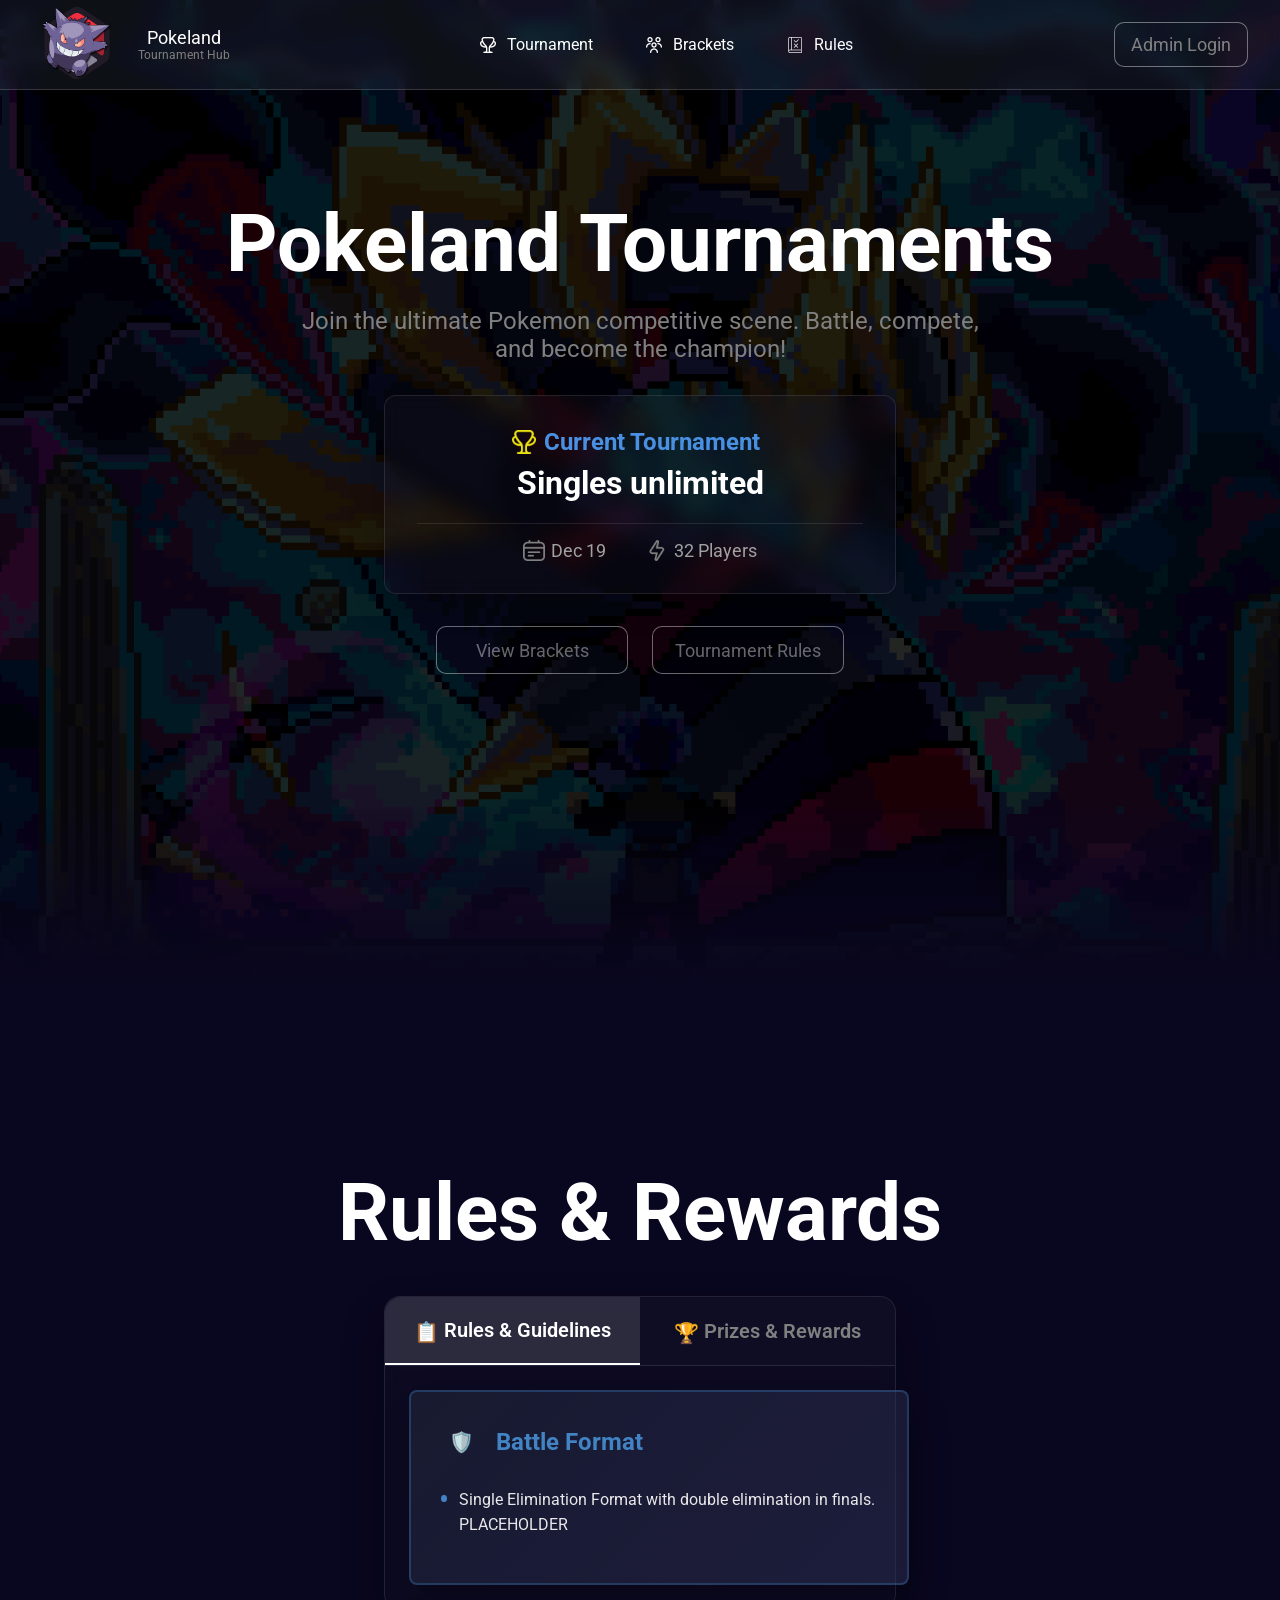
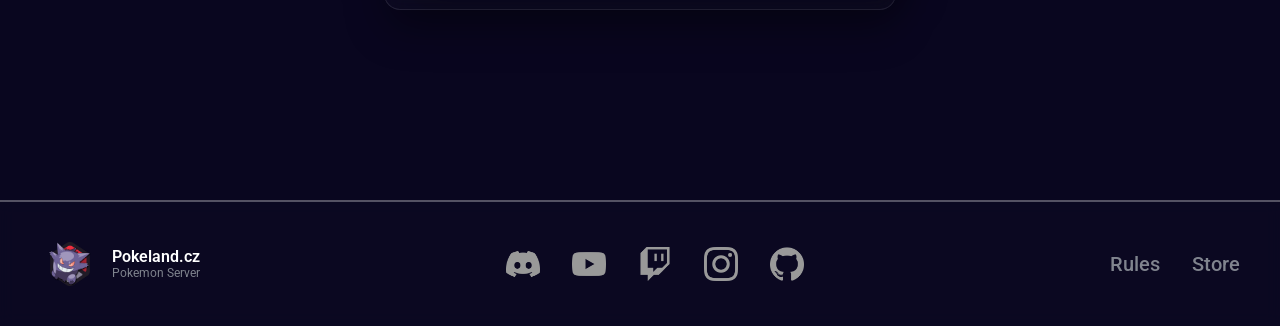
==== commit 9a0e07e7: "Background fixes Still missing the trainstion between sections" ====
--- a/Design/index.html
+++ b/Design/index.html
@@ -156,12 +156,14 @@
             const particlesContainer = document.getElementById('particles');
             
             for (let i = 0; i < 30; i++) {
+                setTimeout(() => {
                 const particle = document.createElement('div');
                 particle.classList.add('particle');
                 particle.style.left = Math.random() * 100 + '%';
-                particle.style.animationDelay = Math.random() * 6 + 's';
-                particle.style.animationDuration = (Math.random() * 4 + 4) + 's';
+                particle.style.animationDelay = Math.random() * 10 + 's';
+                particle.style.animationDuration = (Math.random() * 4 + 10) + 's';
                 particlesContainer.appendChild(particle);
+                }, 300); 
             }
         }
         document.querySelectorAll('a[href^="#"]').forEach(anchor => {
--- a/Design/index/assets/style.css
+++ b/Design/index/assets/style.css
@@ -27,10 +27,11 @@
 }
 
 body {
-    background: linear-gradient(135deg, #1e293b 0%, #334155 50%, #475569 100%);
     position: relative;
     max-height: 220vh;
-    z-index: -2;
+    z-index: -2; 
+    width: 100%;
+    background-color: rgb(9, 6, 31);
 }
 
 .img {
@@ -68,6 +69,7 @@
 
 main {
     height: 190vh;
+    width: 100%;
 }
 .particles {
     position: fixed;
@@ -85,7 +87,7 @@
     background: rgba(99,102,241, 0.6);
     border-radius: 50%;
     animation: floatUp 6s infinite linear;
-    z-index: -1;
+    z-index: 0;
 }
 
 @keyframes floatUp {
@@ -105,15 +107,63 @@
     }
 }
 .sec-info {
-    margin-top: -3rem;
     margin-bottom: 10rem;
-    height: 80vh;
-}
-
+    height: 100vh;
+    width: 100%;
+    position: relative;
+}
+.sec-info {
+  margin-bottom: 10rem;
+  height: 100vh;
+  width: 100%;
+  position: relative;
+  overflow: visible;  
+  z-index: 10;        
+}
+
+.sec-info::before {
+  content: "";
+  position: absolute;  
+  inset: 0;
+  top: -10vh;
+  background-image: url('../gif/Girattina.gif');
+  background-repeat: no-repeat;
+  background-position: center;
+  background-size: cover;
+  z-index: -1;            
+  transition: transform .5s ease, filter .4s ease;
+  filter: brightness(0.15);     
+  transform-origin: center;
+}
+
+.sec-info::after {
+  content: "";
+  position: absolute;
+  left: 0;
+  right: 0;
+  bottom: -9.84vh;
+  height: 30vh;
+  pointer-events: none;
+  z-index: -1;
+  background: linear-gradient(
+    to top,
+    rgba(9, 6, 31, 1)  0%,
+    rgb(9, 6, 31, 1) 35%,
+    rgba(9, 6, 31, 0.3) 85%,
+    rgba(9, 6, 31, 0.1)  100%
+  );
+  transition: opacity .35s ease;
+  opacity: 1;
+}
+
+/* ensure the following section sits visually under the overlay */
 .sec-rules {
-    height: 80vh;
-
-}
+  height: 80vh;
+  position: relative;
+  z-index: 5;
+}
+
+
 section {
     scroll-margin-top: 10vh; 
 }
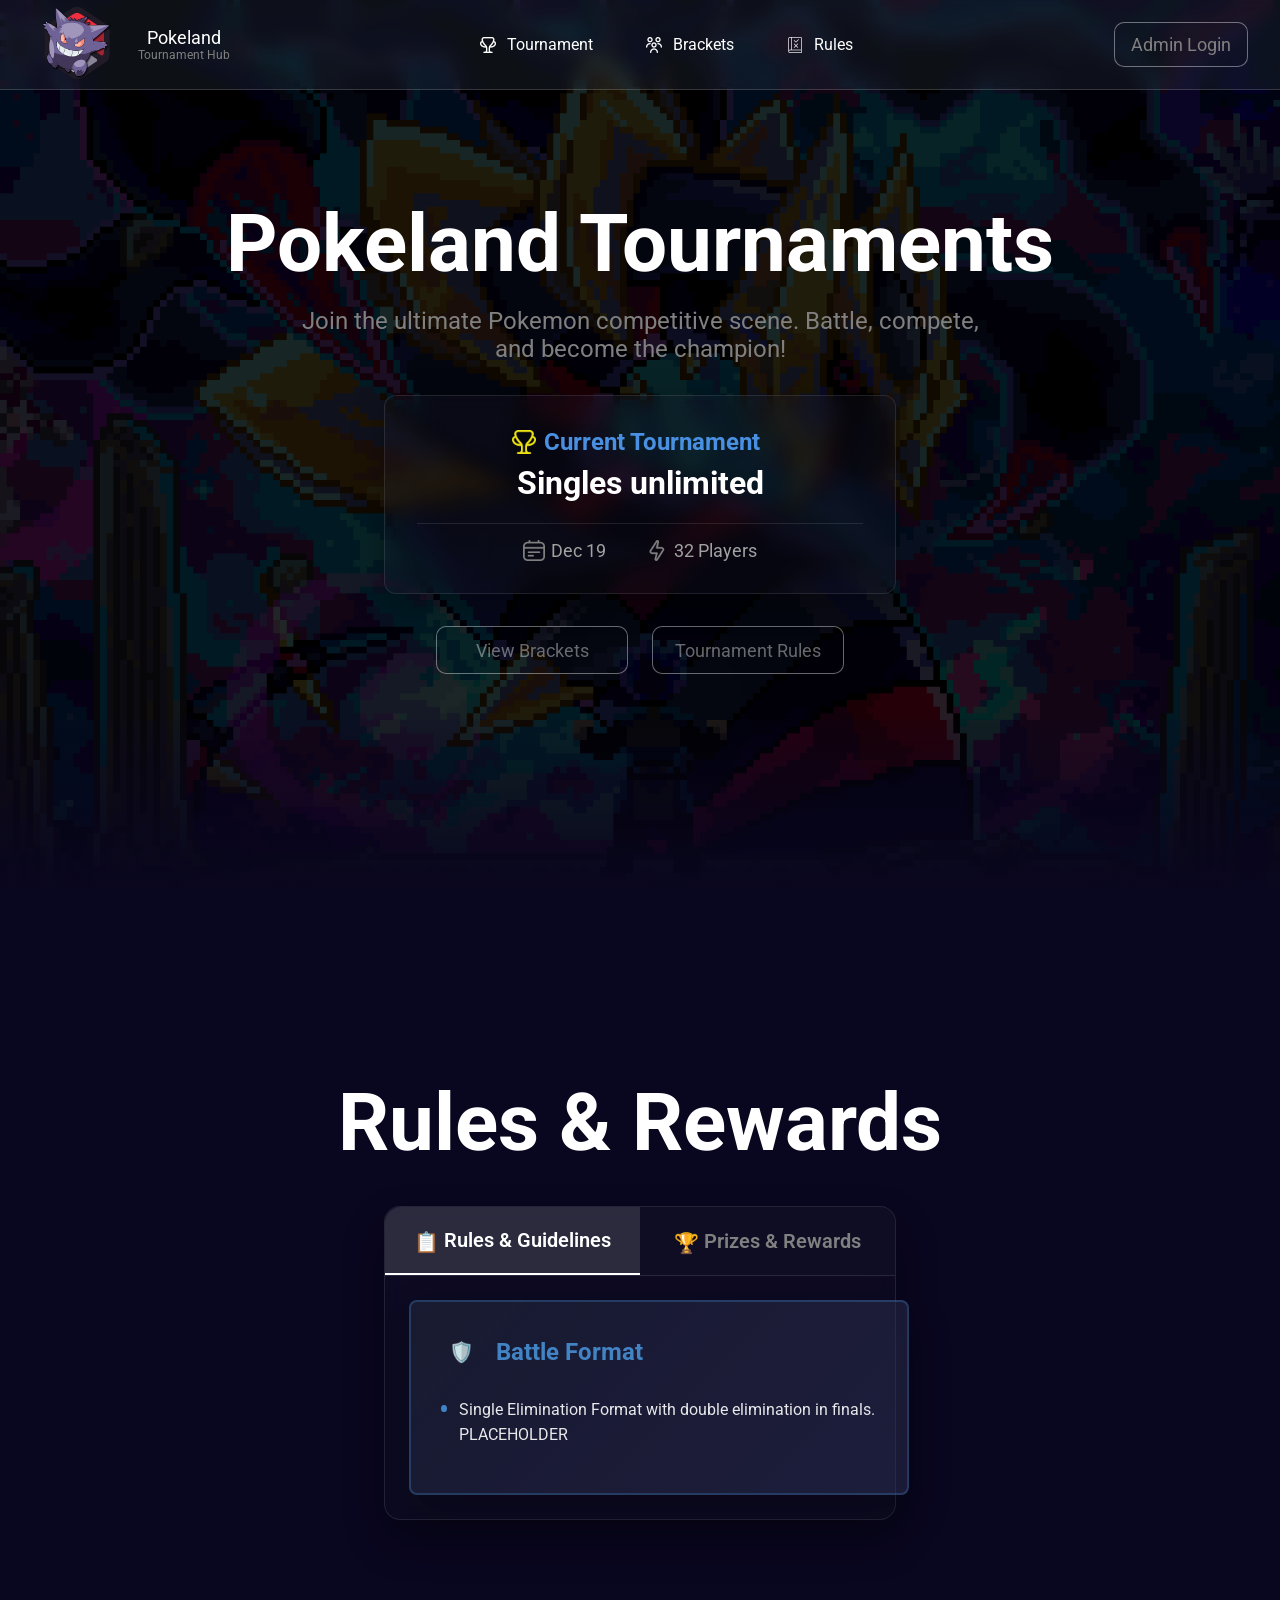
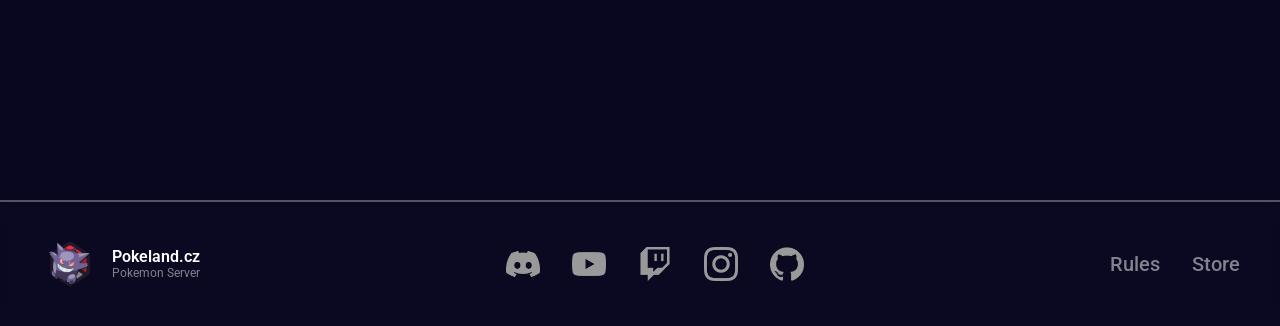
==== commit 20f5e30b: "Changes to PHP" ====
--- a/Design/index.html
+++ b/Design/index.html
@@ -4,9 +4,11 @@
     <meta charset="UTF-8">
     <meta name="viewport" content="width=device-width, initial-scale=1.0">
     <title>Pokeland Tourneys</title>
-    <link rel="stylesheet" href="index/assets/main.css?v=242">
-    <link rel="stylesheet" href="index/assets/nav.css?v=2">
-    <link rel="stylesheet" href="index/assets/style.css?v=24">
+    <link rel="stylesheet" href="./index/assets/main.css?v=242">
+    <link rel="stylesheet" href="./index/assets/nav.css?v=2">
+    <link rel="stylesheet" href="./index/assets/style.css?v=24">
+    <link rel="stylesheet" href="./index/assets/tournament.css?v=25">
+    <link rel="stylesheet" href="./index/assets/footer.css">
 
     <link rel="preconnect" href="https://fonts.googleapis.com">
     <link rel="preconnect" href="https://fonts.gstatic.com" crossorigin>
@@ -18,10 +20,10 @@
     <header>
         <div class="header">
             <div class="title">
-                <a href=""><img src="index/icons/Logo.png" alt="logo" class="logo"></a>
+                <a href=""><img src="./index/icons/Logo.png" alt="logo" class="logo"></a>
                 <div class="group">
-                    <a href="#" class="title-pokeland title">Pokeland</a>
-                    <a href="#" class="title-pokeland hub">Tournament Hub</a>
+                    <a href="#info" class="title-pokeland title">Pokeland</a>
+                    <a href="#info" class="title-pokeland hub">Tournament Hub</a>
                 </div>
             </div>
             <div class="nav">
@@ -29,7 +31,8 @@
                 <a href="#" class="brackets">Brackets</a>
                 <a href="#rules" class="rules">Rules</a>
             </div>
-            <button class="button" onclick="window.location.href='dashboard.html'">Admin Login</button>        </div>
+            <a class="button" href="./login/php/login.php">Admin Login</a>        
+        </div>
     </header>
     <main>
         <section id="info" class="sec-info">
@@ -43,8 +46,8 @@
                     </div>
                     <p class="currentTitle">Singles unlimited</p>
                     <div class="dateContainer">
-                        <p class="date"><img src="index/icons/Date.png" alt="" class="img">Dec 19</p>
-                        <p class="players"><img src="index/icons/Bolt.png" alt="" class="img">32 Players</p>
+                        <p class="date"><img src="./index/icons/Date.png" alt="" class="img">Dec 19</p>
+                        <p class="players"><img src="./index/icons/Bolt.png" alt="" class="img">32 Players</p>
                     </div>
                 </div>
                 <div class="buttonContainer">
@@ -130,7 +133,7 @@
     <div class="footer-content">
         <!-- Left Section: Brand -->
         <div class="footer-brand">
-           <a href="https://pokeland.cz/" class="footer-icon"><img src="index/icons/Logo.png" alt="Pokeland Logo" style="width: 60px; height: 60px;"></a>
+           <a href="https://pokeland.cz/" class="footer-icon"><img src="./index/icons/Logo.png" alt="Pokeland Logo" style="width: 60px; height: 60px;"></a>
             <div class="footer-brand-text">
                 <a class="footer-brand-name" href="https://pokeland.cz/">Pokeland.cz</a>
                 <a href="https://pokeland.cz/" class="footer-brand-subtitle">Pokemon Server</a>
@@ -138,16 +141,16 @@
         </div>
 
         <div class="footer-social">
-            <a href="https://discord.gg/Ma3r3yFB4J" class="social-link icon-discord"><img src="index/icons/Discord.png" alt="Discord"></a>
-            <a href="https://www.youtube.com/@PokelandCZ" class="social-link icon-youtube" ><img src="index/icons/Youtube.png" alt="Youtube"></a>
-            <a href="https://www.twitch.tv/captainvaniron" class="social-link icon-twitch" ><img src="index/icons/Twitch.png" alt="Twitch"></a>
-            <a href="https://www.instagram.com/pokeland.cz/" class="social-link icon-instagram" ><img src="index/icons/Instagram.png" alt="Instagram"></a>
-            <a href="https://github.com/Paklicecek" class="social-link icon-github" ><img src="index/icons/Github.png" alt="Github"></a>
+            <a href="https://discord.gg/Ma3r3yFB4J" class="social-link icon-discord"><img src="./index/icons/Discord.png" alt="Discord"></a>
+            <a href="https://www.youtube.com/@PokelandCZ" class="social-link icon-youtube" ><img src="./index/icons/Youtube.png" alt="Youtube"></a>
+            <a href="https://www.twitch.tv/captainvaniron" class="social-link icon-twitch" ><img src="./index/icons/Twitch.png" alt="Twitch"></a>
+            <a href="https://www.instagram.com/pokeland.cz/" class="social-link icon-instagram" ><img src="./index/icons/Instagram.png" alt="Instagram"></a>
+            <a href="https://github.com/Paklicecek" class="social-link icon-github" ><img src="./index/icons/Github.png" alt="Github"></a>
         </div>
 
         <div class="footer-links">
             <a href="#rules">Rules</a>
-            <a href="#store">Store</a>
+            <a href="https://store.rajce.pro/categories/Pokeland/klice">Store</a>
         </div>
     </div>
 </footer>
--- a/Design/index/assets/style.css
+++ b/Design/index/assets/style.css
@@ -107,14 +107,8 @@
     }
 }
 .sec-info {
-    margin-bottom: 10rem;
-    height: 100vh;
-    width: 100%;
-    position: relative;
-}
-.sec-info {
   margin-bottom: 10rem;
-  height: 100vh;
+  height: 90vh;
   width: 100%;
   position: relative;
   overflow: visible;  
@@ -156,9 +150,8 @@
   opacity: 1;
 }
 
-/* ensure the following section sits visually under the overlay */
 .sec-rules {
-  height: 80vh;
+  height: 60vh;
   position: relative;
   z-index: 5;
 }
@@ -167,411 +160,5 @@
 section {
     scroll-margin-top: 10vh; 
 }
-/* FIX  THE HEIGHT */
-.tournament-container {
-    width: 40%;
-    margin: 0 auto;
-    border-radius: 20px;
-    box-shadow: 0 20px 40px rgba(0, 0, 0, 0.3);
-    background-color: rgba(30, 30, 50, 0.209);
-    backdrop-filter: blur(10px);
-    -webkit-backdrop-filter: blur(10px);
-    border: 1px solid rgba(255, 255, 255, 0.1);
-    border-radius: 16px;
-}
-
-.tournament-tabs {
-    display: flex;
-    background-color: rgba(30, 30, 50, 0.209);
-    border-bottom: 1px solid rgba(255, 255, 255, 0.1);
-    border-radius: 16px 16px 0px 0px;
-}
-
-.tournament-tab {
-    flex: 1;
-    padding: 1.3rem;
-    text-align: center;
-    background: transparent;
-    border: none;
-    color: gray;
-    font-size: 20px;
-    font-weight: 600;
-    cursor: pointer;
-    transition: all 0.3s ease;
-    display: flex;
-    align-items: center;
-    justify-content: center;
-    gap: 10px;
-}
-.left-tab{
-    border-radius: 16px 0px 0px 0px;
-
-}
-.right-tab{
-    border-radius: 0px 16px 0px 0px;
-
-}
-.tournament-tab:hover {
-    background: rgba(255, 255, 255, 0.05);
-    color: white;
-}
-
-.tournament-tab.active {
-    color: white;
-    background: rgba(208, 207, 216, 0.15);
-    border-bottom: 2px solid white;
-}
-/* replace this with img */
-.tournament-tab-icon {
-    width: 20px;
-    height: 20px;
-    display: inline-block;
-}
-
-.tournament-content {
-    padding: 1.5rem;
-}
-
-.tournament-tab-content {
-    display: none;
-    animation: tournamentFadeIn 0.3s ease-in-out;
-}
-
-.tournament-tab-content.active {
-    display: block;
-}
-
-@keyframes tournamentFadeIn {
-    from { opacity: 0; transform: translateY(10px); }
-    to { opacity: 1; transform: translateY(0); }
-}
-
-/* Tournament Rules Section */
-.tournament-rules-grid {
-    display: grid;
-    grid-template-columns: 1fr;
-    min-width: 500px;
-    margin: 0 auto;
-}
-
-.tournament-rule-card {
-    background: linear-gradient(135deg, rgba(53, 64, 84, 0.3) 0%, rgba(45, 49, 85, 0.5) 100%);
-    box-shadow: 0 20px 40px rgba(0, 0, 0, 0.3);
-    border: #4283c450 2px solid;
-    border-radius: 0.5rem;
-    padding: 30px;
-    position: relative;
-    overflow: hidden;
-}
 
 
-
-.tournament-rule-header {
-    display: flex;
-    align-items: center;
-    gap: 15px;
-    margin-bottom: 25px;
-}
-/* replace with real icon later */
-.tournament-rule-icon {
-    width: 40px;
-    height: 40px;
-    border-radius: 50%;
-    display: flex;
-    align-items: center;
-    justify-content: center;
-    font-size: 20px;
-}
-
-.tournament-rule-title {
-    font-size: 24px;
-    font-weight: 700;
-    color: #4283c4;
-}
-
-.tournament-rule-item {
-    display: flex;
-    align-items: flex-start;
-    gap: 12px;
-    margin-bottom: 15px;
-    font-size: 16px;
-    line-height: 1.6;
-    color: rgba(255, 255, 255, 0.9);
-}
-
-.tournament-rule-bullet {
-    width: 7px;
-    height: 7px;
-    background: #4283c4;
-    border-radius: 50%;
-    margin-top: 8px;
-}
-
-/* Tournament Prizes Section */
-.tournament-prizes-grid {
-    display: grid;
-    grid-template-columns: repeat(3, 1fr);
-    gap: 25px;
-    margin-bottom: 40px;
-}
-
-.tournament-prize-card {
-    background: linear-gradient(135deg, rgba(20, 45, 56, 0.3) 0%, rgba(8, 16, 90, 0.5) 100%);
-    border-radius: 20px;
-    padding: 35px 25px;
-    text-align: center;
-    border: 2px solid transparent;
-    transition: all 0.3s ease;
-    position: relative;
-    overflow: hidden;
-}
-
-.tournament-prize-card::before {
-    content: '';
-    position: absolute;
-    top: 0;
-    left: 0;
-    right: 0;
-    bottom: 0;
-    background: linear-gradient(135deg, transparent, rgba(255, 255, 255, 0.05));
-    opacity: 0;
-    transition: opacity 0.3s ease;
-}
-
-.tournament-prize-card:hover::before {
-    opacity: 1;
-}
-
-.tournament-prize-card.first {
-    border-color: #FFD700;
-    background: linear-gradient(135deg, rgba(255, 215, 0, 0.1) 0%, rgba(30, 40, 60, 0.4) 100%);
-}
-
-.tournament-prize-card.second {
-    border-color: #C0C0C0;
-    background: linear-gradient(135deg, rgba(192, 192, 192, 0.1) 0%, rgba(30, 40, 60, 0.4) 100%);
-}
-
-.tournament-prize-card.third {
-    border-color: #CD7F32;
-    background: linear-gradient(135deg, rgba(205, 127, 50, 0.1) 0%, rgba(30, 40, 60, 0.4) 100%);
-}
-
-.tournament-prize-card:hover {
-    transform: translateY(-5px);
-    box-shadow: 0 15px 30px rgba(0, 0, 0, 0.2);
-}
-/* replace with real icon later */
-.tournament-prize-icon {
-    width: 60px;
-    height: 60px;
-    margin: 0 auto 20px;
-    display: flex;
-    align-items: center;
-    justify-content: center;
-    border-radius: 50%;
-    font-size: 30px;
-}
-/* if icon looks bad with ts remove */
-.first .tournament-prize-icon {
-    background: linear-gradient(135deg, #FFD700, #FFA000);
-}
-
-.second .tournament-prize-icon {
-    background: linear-gradient(135deg, #C0C0C0, #909090);
-}
-
-.third .tournament-prize-icon {
-    background: linear-gradient(135deg, #CD7F32, #A0522D);
-}
-
-.tournament-prize-place {
-    font-size: 24px;
-    font-weight: 700;
-    margin-bottom: 15px;
-    color: #4283C4;
-}
-
-.tournament-prize-package {
-    color: #ffffff;
-    padding: 8px 16px;
-    border-radius: 20px;
-    font-size: 16px;
-    font-weight: 600;
-    display: inline-block;
-}
-
-.tournament-prize-description {
-    font-size: 18px;
-    font-weight: 600;
-    color: white;
-}
-
-.tournament-total-prize {
-    background: linear-gradient(135deg, rgba(79, 195, 247, 0.2) 0%, rgba(30, 40, 60, 0.4) 100%);
-    border-radius: 20px;
-    padding: 40px;
-    text-align: center;
-    border: 2px solid #4FC3F7;
-    margin-top: 30px;
-    transition: 0.3s ease;
-}
-
-.tournament-total-prize h3 {
-    font-size: 38px;
-    color: #4283C4;
-    margin-bottom: 15px;
-    font-weight: 700;
-}
-.tournament-total-prize:hover{
-    transform: translateY(-5px);
-    box-shadow: 0 15px 30px rgba(0, 0, 0, 0.2);
-}
-.tournament-total-amount {
-    font-size: 40px;
-    font-weight: 600;
-    color: white;
-}
-/* footer */
-/* Update your existing footer styles - REPLACE the existing footer rule */
-footer {
-    background-color: rgba(23, 23, 46, 0.2);
-    backdrop-filter: blur(8px);
-    -webkit-backdrop-filter: blur(8px);
-    border-top: 2px solid rgba(255, 255, 255, 0.3);
-    padding-top: 2rem;
-    padding-bottom: 2rem;
-    position: relative;
-    width: 100%;
-}
-
-/* ADD THESE NEW FOOTER STYLES */
-.footer-content {
-    max-width: 1200px;
-    margin: auto;
-    display: flex;
-    justify-content: space-between;
-    align-items: center;
-}
-
-.footer-brand {
-    display: flex;
-    align-items: center;
-    gap: 0.75rem;
-}
-
-.footer-logo {
-    width: 32px;
-    height: 32px;
-    background: linear-gradient(135deg, #4283c4 0%, #6366f1 100%);
-    border-radius: 8px;
-    display: flex;
-    align-items: center;
-    justify-content: center;
-    font-size: 16px;
-    font-weight: bold;
-    color: white;
-    flex-shrink: 0;
-}
-
-.footer-brand-text {
-    display: flex;
-    flex-direction: column;
-    transition: 0.5s ease-in-out;
-    cursor: pointer;
-}
-.footer-brand-text:hover .footer-brand-subtitle {
-    color: white;
-}
-.footer-icon{
-    display: flex;
-    align-items: center;
-    justify-content: center;
-    border-radius: 100px;
-    transition: 0.5s ease-in-out;
-}
-.footer-brand:hover .footer-brand-subtitle {
-    color: white;
-}
-.footer-brand-name {
-    color: #ffffff;
-    font-size: 16px;
-    font-weight: 600;
-    line-height: 1.2;
-}
-.footer-brand-subtitle {
-    color: #80848e;
-    font-size: 12px;
-    line-height: 1.2;
-    transition: 0.5s ease-in-out;
-
-}
-.footer-social {
-    display: flex;
-    gap: 1rem;
-    align-items: center;
-}
-
-.footer-social .social-link {
-    width: 50px;
-    height: 50px;
-    background-color: transparent;
-    border: none;
-    display: flex;
-    align-items: center;
-    justify-content: center;
-    color: #80848e;
-    text-decoration: none;
-    transition: all 0.5s cubic-bezier(0.4, 0, 0.2, 1);
-    position: relative;
-    overflow: hidden;
-    cursor: pointer;
-    border-radius: 100px;
-    filter: brightness(0) invert(0.6);    
-}
-.footer-social .social-link img {
-    width: 100%;
-    height: 100%;
-    object-fit: contain;
-}
-.footer-social .social-link::before {
-    content: '';
-    position: absolute;
-    top: 0;
-    left: -100%;
-    width: 100%;
-    height: 100%;
-    background: linear-gradient(90deg, transparent, rgba(255, 255, 255, 0.1), transparent);
-    transition: left 0.3s ease;
-    z-index: 1;
-}
-
-.footer-social .social-link:hover::before {
-    left: 100%;
-}
-
-.footer-social .social-link:hover {
-    background-color: rgba(43, 45, 49, 0.247);
-    filter: brightness(0) invert(1);
-}
-
-.footer-links {
-    display: flex;
-    gap: 2rem;
-    align-items: center;
-}
-
-.footer-links a {
-    color: #80848e;
-    text-decoration: none;
-    font-weight: 500;
-    transition: all 0.2s ease;
-    position: relative;
-    font-size: 20px;
-}
-
-.footer-links a:hover {
-    color: #ffffff;
-}
-
-
--- a/Design/index/assets/tournament.css
+++ b/Design/index/assets/tournament.css
@@ -0,0 +1,264 @@
+.tournament-container {
+    width: 40%;
+    margin: 0 auto;
+    border-radius: 20px;
+    box-shadow: 0 20px 40px rgba(0, 0, 0, 0.3);
+    background-color: rgba(30, 30, 50, 0.209);
+    backdrop-filter: blur(10px);
+    -webkit-backdrop-filter: blur(10px);
+    border: 1px solid rgba(255, 255, 255, 0.1);
+    border-radius: 16px;
+}
+
+.tournament-tabs {
+    display: flex;
+    background-color: rgba(30, 30, 50, 0.209);
+    border-bottom: 1px solid rgba(255, 255, 255, 0.1);
+    border-radius: 16px 16px 0px 0px;
+}
+
+.tournament-tab {
+    flex: 1;
+    padding: 1.3rem;
+    text-align: center;
+    background: transparent;
+    border: none;
+    color: gray;
+    font-size: 20px;
+    font-weight: 600;
+    cursor: pointer;
+    transition: all 0.3s ease;
+    display: flex;
+    align-items: center;
+    justify-content: center;
+    gap: 10px;
+}
+.left-tab{
+    border-radius: 16px 0px 0px 0px;
+
+}
+.right-tab{
+    border-radius: 0px 16px 0px 0px;
+
+}
+.tournament-tab:hover {
+    background: rgba(255, 255, 255, 0.05);
+    color: white;
+}
+
+.tournament-tab.active {
+    color: white;
+    background: rgba(208, 207, 216, 0.15);
+    border-bottom: 2px solid white;
+}
+/* replace this with img */
+.tournament-tab-icon {
+    width: 20px;
+    height: 20px;
+    display: inline-block;
+}
+
+.tournament-content {
+    padding: 1.5rem;
+}
+
+.tournament-tab-content {
+    display: none;
+    animation: tournamentFadeIn 0.3s ease-in-out;
+}
+
+.tournament-tab-content.active {
+    display: block;
+}
+
+@keyframes tournamentFadeIn {
+    from { opacity: 0; transform: translateY(10px); }
+    to { opacity: 1; transform: translateY(0); }
+}
+
+/* Tournament Rules Section */
+.tournament-rules-grid {
+    display: grid;
+    grid-template-columns: 1fr;
+    min-width: 500px;
+    margin: 0 auto;
+}
+
+.tournament-rule-card {
+    background: linear-gradient(135deg, rgba(53, 64, 84, 0.3) 0%, rgba(45, 49, 85, 0.5) 100%);
+    box-shadow: 0 20px 40px rgba(0, 0, 0, 0.3);
+    border: #4283c450 2px solid;
+    border-radius: 0.5rem;
+    padding: 30px;
+    position: relative;
+    overflow: hidden;
+}
+
+
+
+.tournament-rule-header {
+    display: flex;
+    align-items: center;
+    gap: 15px;
+    margin-bottom: 25px;
+}
+/* replace with real icon later */
+.tournament-rule-icon {
+    width: 40px;
+    height: 40px;
+    border-radius: 50%;
+    display: flex;
+    align-items: center;
+    justify-content: center;
+    font-size: 20px;
+}
+
+.tournament-rule-title {
+    font-size: 24px;
+    font-weight: 700;
+    color: #4283c4;
+}
+
+.tournament-rule-item {
+    display: flex;
+    align-items: flex-start;
+    gap: 12px;
+    margin-bottom: 15px;
+    font-size: 16px;
+    line-height: 1.6;
+    color: rgba(255, 255, 255, 0.9);
+}
+
+.tournament-rule-bullet {
+    width: 7px;
+    height: 7px;
+    background: #4283c4;
+    border-radius: 50%;
+    margin-top: 8px;
+}
+
+/* Tournament Prizes Section */
+.tournament-prizes-grid {
+    display: grid;
+    grid-template-columns: repeat(3, 1fr);
+    gap: 25px;
+    margin-bottom: 40px;
+}
+
+.tournament-prize-card {
+    background: linear-gradient(135deg, rgba(20, 45, 56, 0.3) 0%, rgba(8, 16, 90, 0.5) 100%);
+    border-radius: 20px;
+    padding: 35px 25px;
+    text-align: center;
+    border: 2px solid transparent;
+    transition: all 0.3s ease;
+    position: relative;
+    overflow: hidden;
+}
+
+.tournament-prize-card::before {
+    content: '';
+    position: absolute;
+    top: 0;
+    left: 0;
+    right: 0;
+    bottom: 0;
+    background: linear-gradient(135deg, transparent, rgba(255, 255, 255, 0.05));
+    opacity: 0;
+    transition: opacity 0.3s ease;
+}
+
+.tournament-prize-card:hover::before {
+    opacity: 1;
+}
+
+.tournament-prize-card.first {
+    border-color: #FFD700;
+    background: linear-gradient(135deg, rgba(255, 215, 0, 0.1) 0%, rgba(30, 40, 60, 0.4) 100%);
+}
+
+.tournament-prize-card.second {
+    border-color: #C0C0C0;
+    background: linear-gradient(135deg, rgba(192, 192, 192, 0.1) 0%, rgba(30, 40, 60, 0.4) 100%);
+}
+
+.tournament-prize-card.third {
+    border-color: #CD7F32;
+    background: linear-gradient(135deg, rgba(205, 127, 50, 0.1) 0%, rgba(30, 40, 60, 0.4) 100%);
+}
+
+.tournament-prize-card:hover {
+    transform: translateY(-5px);
+    box-shadow: 0 15px 30px rgba(0, 0, 0, 0.2);
+}
+/* replace with real icon later */
+.tournament-prize-icon {
+    width: 60px;
+    height: 60px;
+    margin: 0 auto 20px;
+    display: flex;
+    align-items: center;
+    justify-content: center;
+    border-radius: 50%;
+    font-size: 30px;
+}
+/* if icon looks bad with ts remove */
+.first .tournament-prize-icon {
+    background: linear-gradient(135deg, #FFD700, #FFA000);
+}
+
+.second .tournament-prize-icon {
+    background: linear-gradient(135deg, #C0C0C0, #909090);
+}
+
+.third .tournament-prize-icon {
+    background: linear-gradient(135deg, #CD7F32, #A0522D);
+}
+
+.tournament-prize-place {
+    font-size: 24px;
+    font-weight: 700;
+    margin-bottom: 15px;
+    color: #4283C4;
+}
+
+.tournament-prize-package {
+    color: #ffffff;
+    padding: 8px 16px;
+    border-radius: 20px;
+    font-size: 16px;
+    font-weight: 600;
+    display: inline-block;
+}
+
+.tournament-prize-description {
+    font-size: 18px;
+    font-weight: 600;
+    color: white;
+}
+
+.tournament-total-prize {
+    background: linear-gradient(135deg, rgba(79, 195, 247, 0.2) 0%, rgba(30, 40, 60, 0.4) 100%);
+    border-radius: 20px;
+    padding: 40px;
+    text-align: center;
+    border: 2px solid #4FC3F7;
+    margin-top: 30px;
+    transition: 0.3s ease;
+}
+
+.tournament-total-prize h3 {
+    font-size: 38px;
+    color: #4283C4;
+    margin-bottom: 15px;
+    font-weight: 700;
+}
+.tournament-total-prize:hover{
+    transform: translateY(-5px);
+    box-shadow: 0 15px 30px rgba(0, 0, 0, 0.2);
+}
+.tournament-total-amount {
+    font-size: 40px;
+    font-weight: 600;
+    color: white;
+}
--- a/Design/index/assets/footer.css
+++ b/Design/index/assets/footer.css
@@ -0,0 +1,140 @@
+/* FIX THE HOVER ANIMATION ON SOCIAL LINKS */
+
+footer {
+    background-color: rgba(23, 23, 46, 0.2);
+    backdrop-filter: blur(8px);
+    -webkit-backdrop-filter: blur(8px);
+    border-top: 2px solid rgba(255, 255, 255, 0.3);
+    padding-top: 2rem;
+    padding-bottom: 2rem;
+    position: relative;
+    width: 100%;
+}
+.footer-content {
+    max-width: 1200px;
+    margin: auto;
+    display: flex;
+    justify-content: space-between;
+    align-items: center;
+}
+
+.footer-brand {
+    display: flex;
+    align-items: center;
+    gap: 0.75rem;
+}
+
+.footer-logo {
+    width: 32px;
+    height: 32px;
+    background: linear-gradient(135deg, #4283c4 0%, #6366f1 100%);
+    border-radius: 8px;
+    display: flex;
+    align-items: center;
+    justify-content: center;
+    font-size: 16px;
+    font-weight: bold;
+    color: white;
+    flex-shrink: 0;
+}
+
+.footer-brand-text {
+    display: flex;
+    flex-direction: column;
+    transition: 0.5s ease-in-out;
+    cursor: pointer;
+}
+.footer-brand-text:hover .footer-brand-subtitle {
+    color: white;
+}
+.footer-icon{
+    display: flex;
+    align-items: center;
+    justify-content: center;
+    border-radius: 100px;
+    transition: 0.5s ease-in-out;
+}
+.footer-brand:hover .footer-brand-subtitle {
+    color: white;
+}
+.footer-brand-name {
+    color: #ffffff;
+    font-size: 16px;
+    font-weight: 600;
+    line-height: 1.2;
+}
+.footer-brand-subtitle {
+    color: #80848e;
+    font-size: 12px;
+    line-height: 1.2;
+    transition: 0.5s ease-in-out;
+
+}
+.footer-social {
+    display: flex;
+    gap: 1rem;
+    align-items: center;
+}
+
+.footer-social .social-link {
+    width: 50px;
+    height: 50px;
+    background-color: transparent;
+    border: none;
+    display: flex;
+    align-items: center;
+    justify-content: center;
+    color: #80848e;
+    text-decoration: none;
+    transition: all 0.5s cubic-bezier(0.4, 0, 0.2, 1);
+    position: relative;
+    overflow: hidden;
+    cursor: pointer;
+    border-radius: 100px;
+    filter: brightness(0) invert(0.6);    
+}
+.footer-social .social-link img {
+    width: 100%;
+    height: 100%;
+    object-fit: contain;
+}
+.footer-social .social-link::before {
+    content: '';
+    position: absolute;
+    top: 0;
+    left: -100%;
+    width: 100%;
+    height: 100%;
+    background: linear-gradient(90deg, transparent, rgba(255, 255, 255, 0.1), transparent);
+    transition: left 0.3s ease;
+    z-index: 1;
+}
+
+.footer-social .social-link:hover::before {
+    left: 100%;
+}
+
+.footer-social .social-link:hover {
+    background-color: rgba(43, 45, 49, 0.247);
+    filter: brightness(0) invert(1);
+}
+
+.footer-links {
+    display: flex;
+    gap: 2rem;
+    align-items: center;
+}
+
+.footer-links a {
+    color: #80848e;
+    text-decoration: none;
+    font-weight: 500;
+    transition: all 0.2s ease;
+    position: relative;
+    font-size: 20px;
+    
+}
+
+.footer-links a:hover {
+    color: #ffffff;
+}
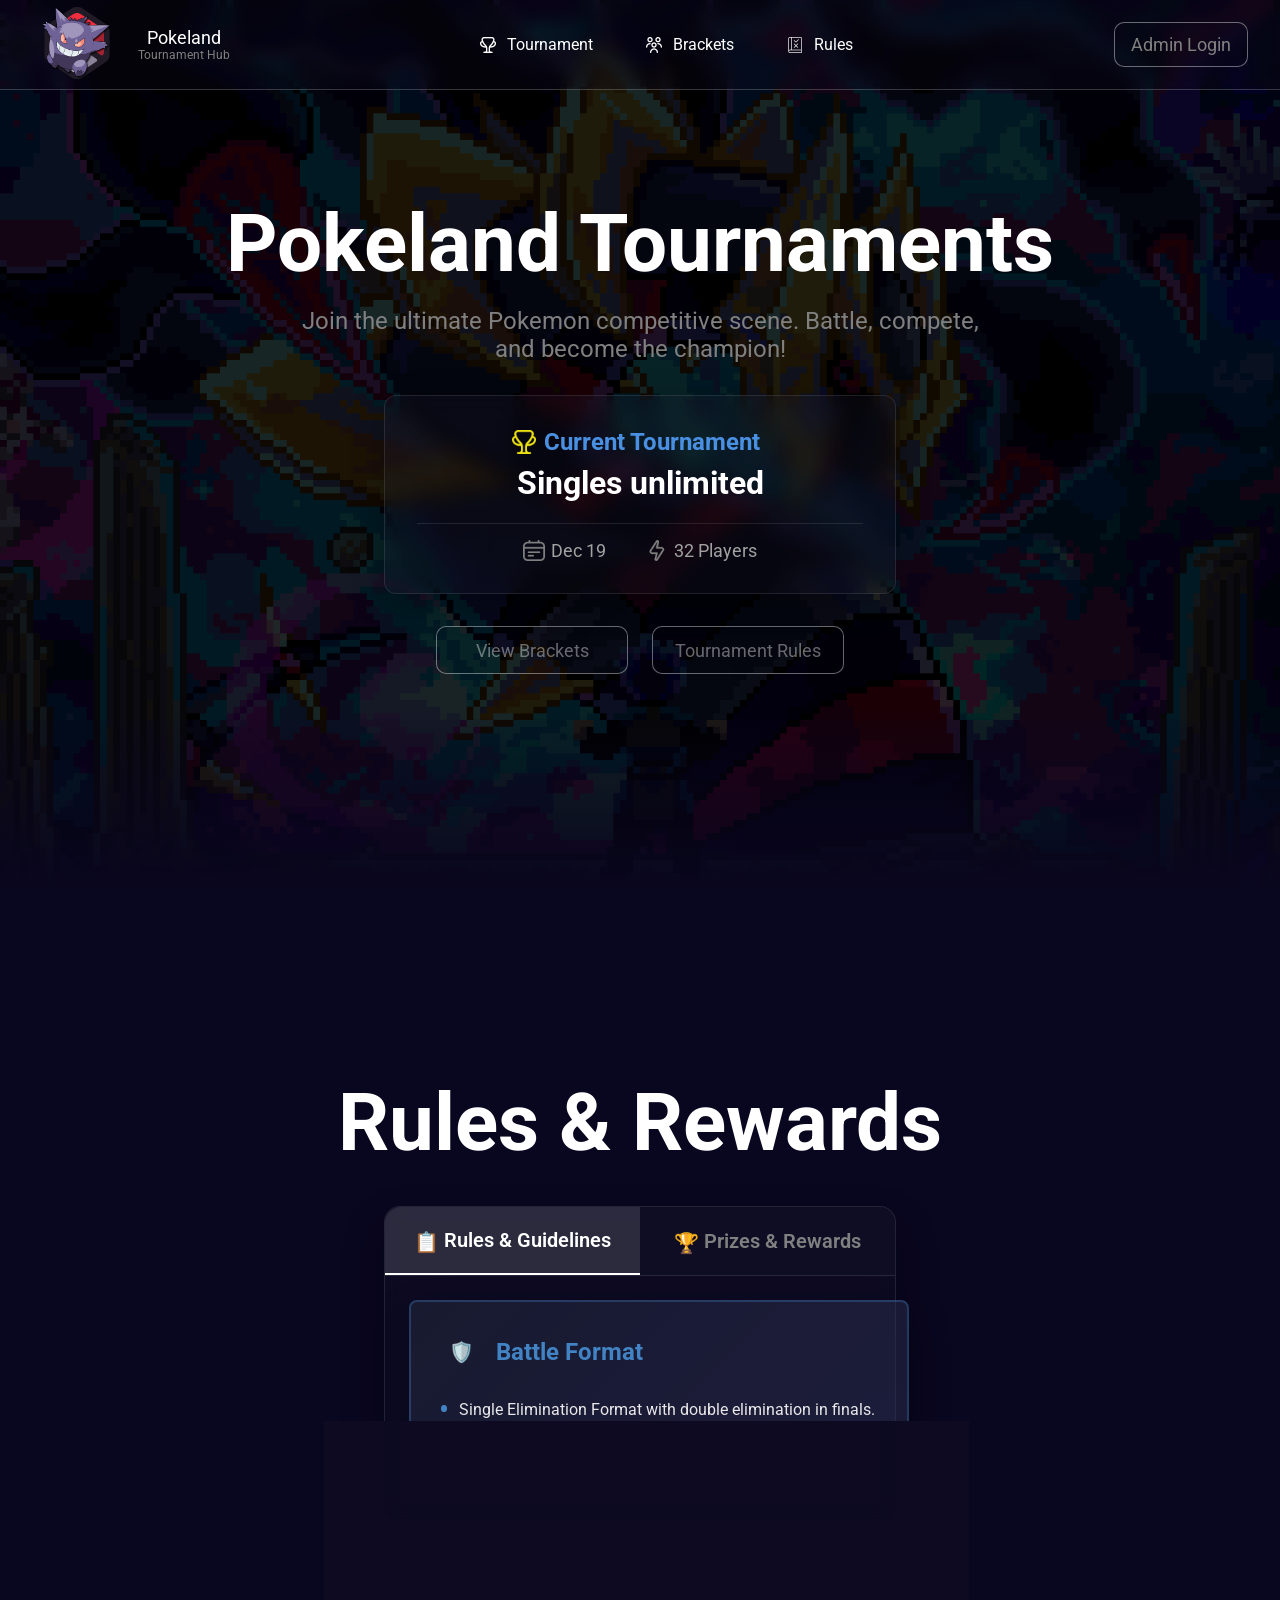
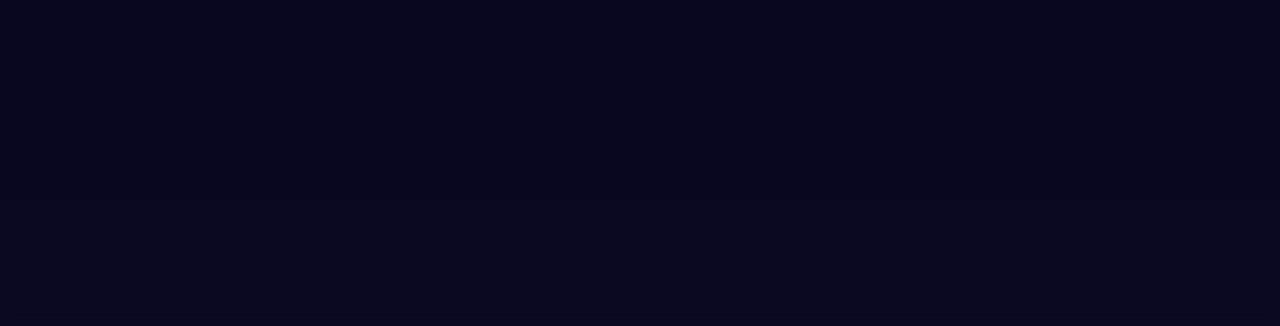
==== commit 2c700272: "Bordel Prime maximus bordel" ====
--- a/Design/index.html
+++ b/Design/index.html
@@ -5,7 +5,7 @@
     <meta name="viewport" content="width=device-width, initial-scale=1.0">
     <title>Pokeland Tourneys</title>
     <link rel="stylesheet" href="./index/assets/main.css?v=242">
-    <link rel="stylesheet" href="./index/assets/nav.css?v=2">
+    <link rel="stylesheet" href="./index/assets/nav.css?v=3">
     <link rel="stylesheet" href="./index/assets/style.css?v=24">
     <link rel="stylesheet" href="./index/assets/tournament.css?v=25">
     <link rel="stylesheet" href="./index/assets/footer.css">
--- a/Design/index/assets/nav.css
+++ b/Design/index/assets/nav.css
@@ -4,7 +4,7 @@
     justify-content: space-between;
     align-items: center;
     padding: 2rem;
-    background-color: rgba(59, 73, 93, 0.2);
+    background-color: rgba(10, 7, 32, 0.2);
     z-index: 10000;
 }
 .title,.nav{
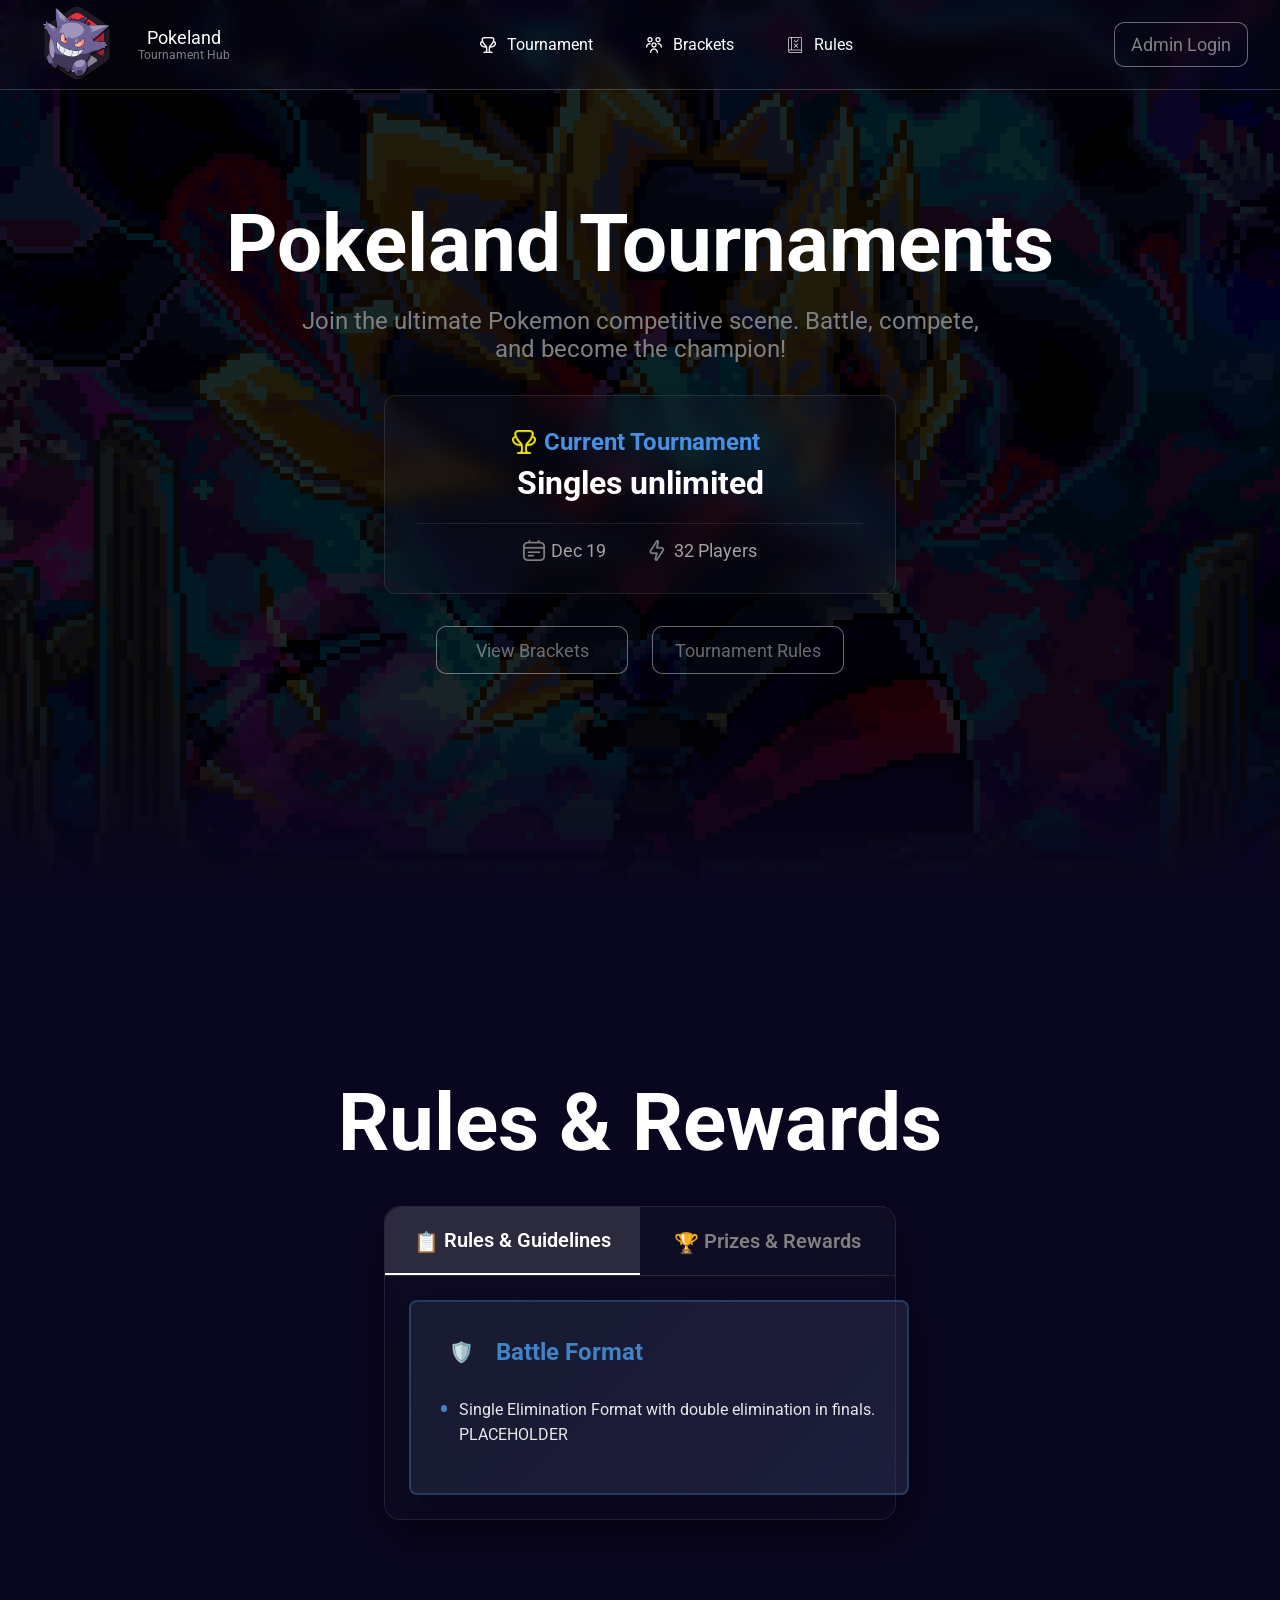
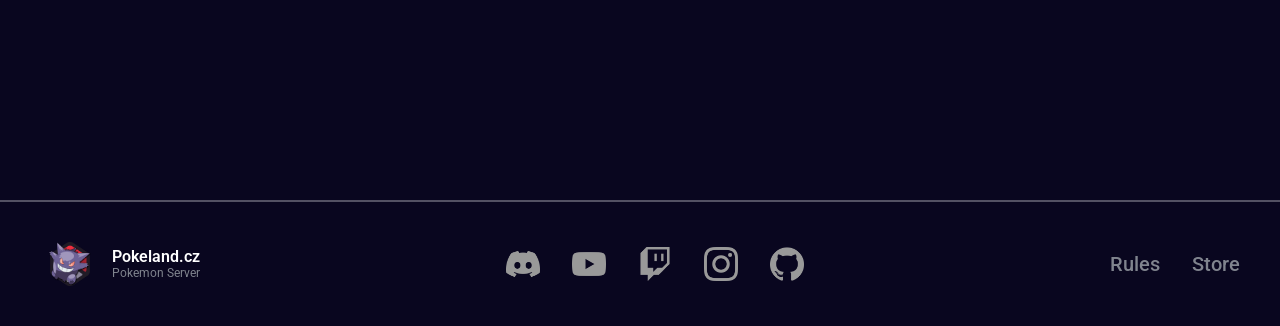
==== commit 9700cd8f: "Fixes FIXES" ====
--- a/Design/index.html
+++ b/Design/index.html
@@ -28,7 +28,7 @@
             </div>
             <div class="nav">
                 <a href="#info" class="tournament">Tournament</a>
-                <a href="#" class="brackets">Brackets</a>
+                <a href="tournament/html/index.html" class="brackets">Brackets</a>
                 <a href="#rules" class="rules">Rules</a>
             </div>
             <a class="button" href="./login/php/login.php">Admin Login</a>        
@@ -51,8 +51,8 @@
                     </div>
                 </div>
                 <div class="buttonContainer">
-                    <button class="viewBrackets">View Brackets</button>
-                    <button class="viewRules">Tournament Rules</button>
+                    <a class="viewBrackets links">View Brackets</a>
+                    <a class="viewRules links">Tournament Rules</a>
                 </div>
             </div>
         </section>
@@ -169,6 +169,14 @@
                 }, 300); 
             }
         }
+        // explain this code below 
+        // Smooth scrolling for internal links
+        // What does that mean?
+        // It means that when you click on a link that points to a section within the same page (like #info or #rules),
+        // the page will scroll smoothly to that section instead of jumping abruptly.
+        // This enhances user experience by providing a visually appealing transition.
+        // The code selects all anchor tags with href attributes that start with '#'
+        // and adds a click event listener to each of them.
         document.querySelectorAll('a[href^="#"]').forEach(anchor => {
             anchor.addEventListener('click', function (e) {
                 e.preventDefault();
--- a/Design/index/assets/style.css
+++ b/Design/index/assets/style.css
@@ -160,5 +160,9 @@
 section {
     scroll-margin-top: 10vh; 
 }
+.links{
+    display: flex;
+    justify-content: center;
+    align-items: center;
+}
 
-
--- a/Design/index/assets/footer.css
+++ b/Design/index/assets/footer.css
@@ -1,7 +1,7 @@
 /* FIX THE HOVER ANIMATION ON SOCIAL LINKS */
 
 footer {
-    background-color: rgba(23, 23, 46, 0.2);
+    background-color: #09061F;
     backdrop-filter: blur(8px);
     -webkit-backdrop-filter: blur(8px);
     border-top: 2px solid rgba(255, 255, 255, 0.3);
